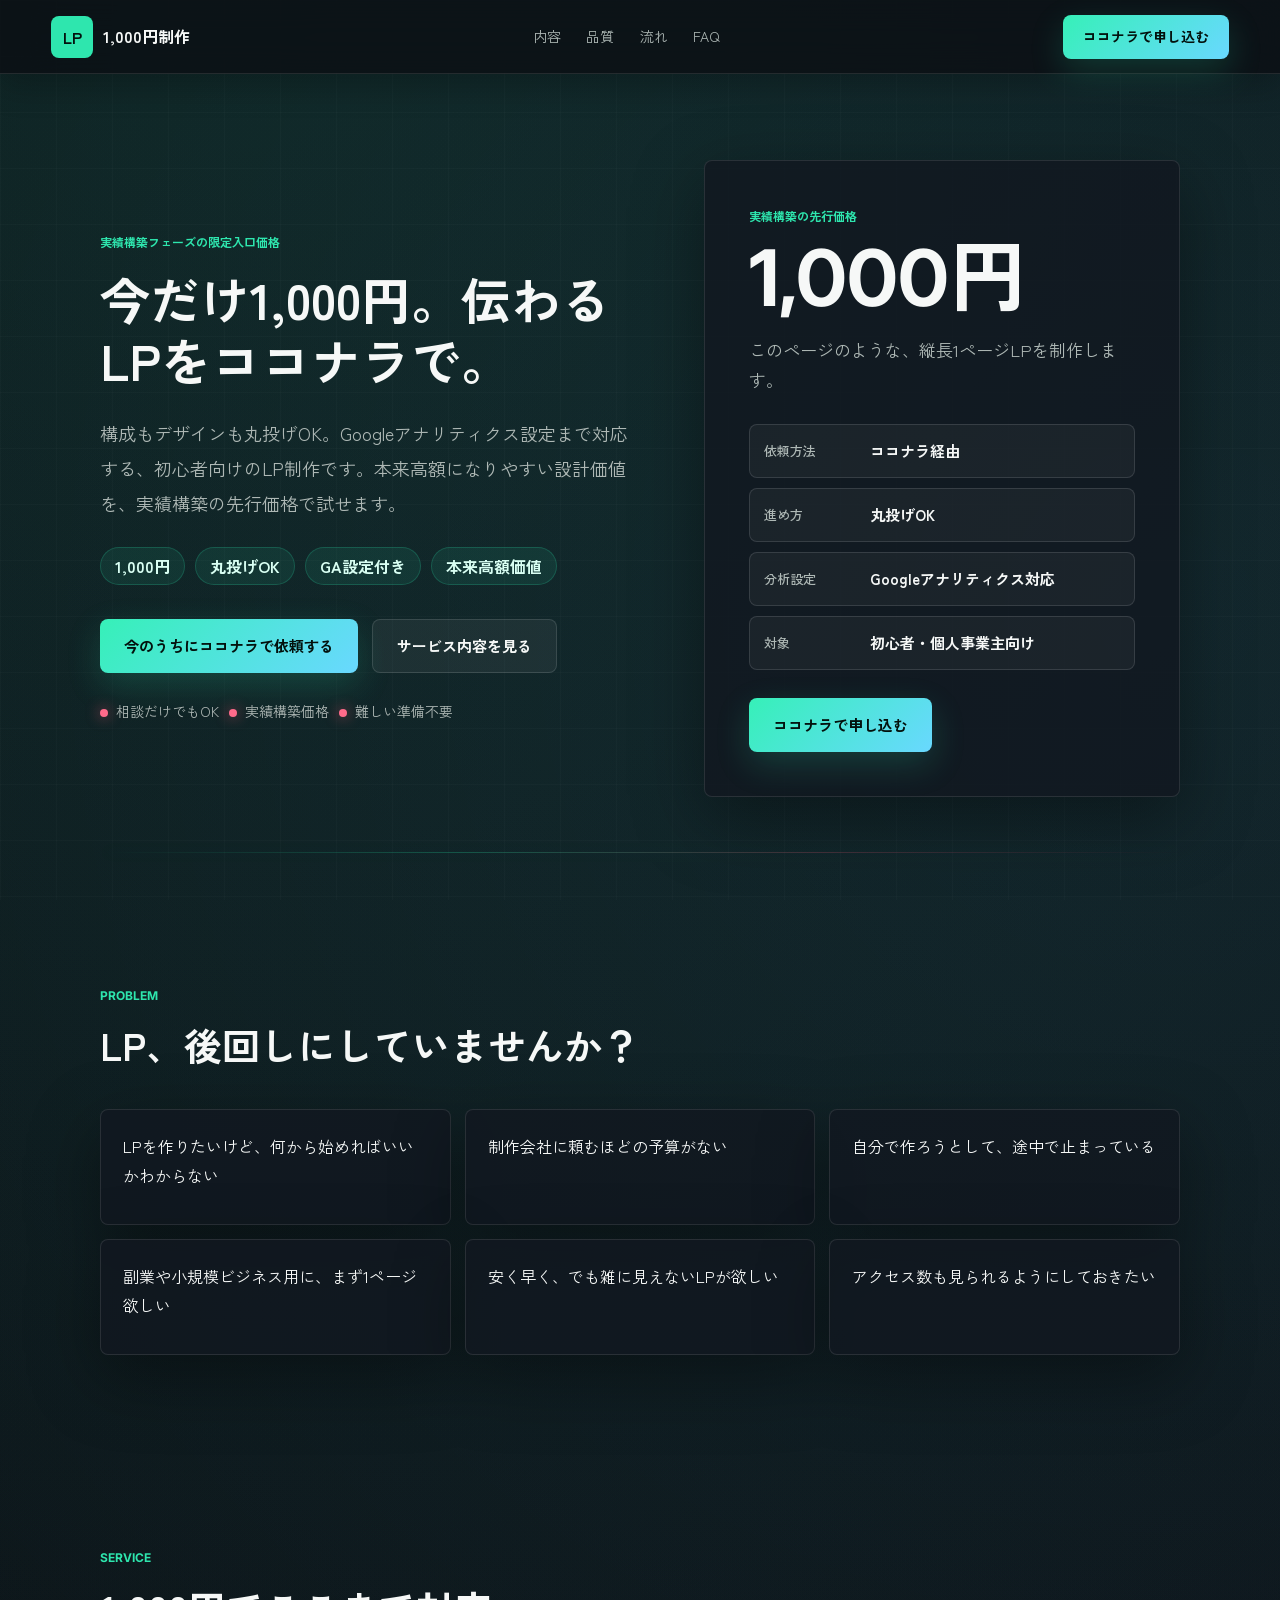
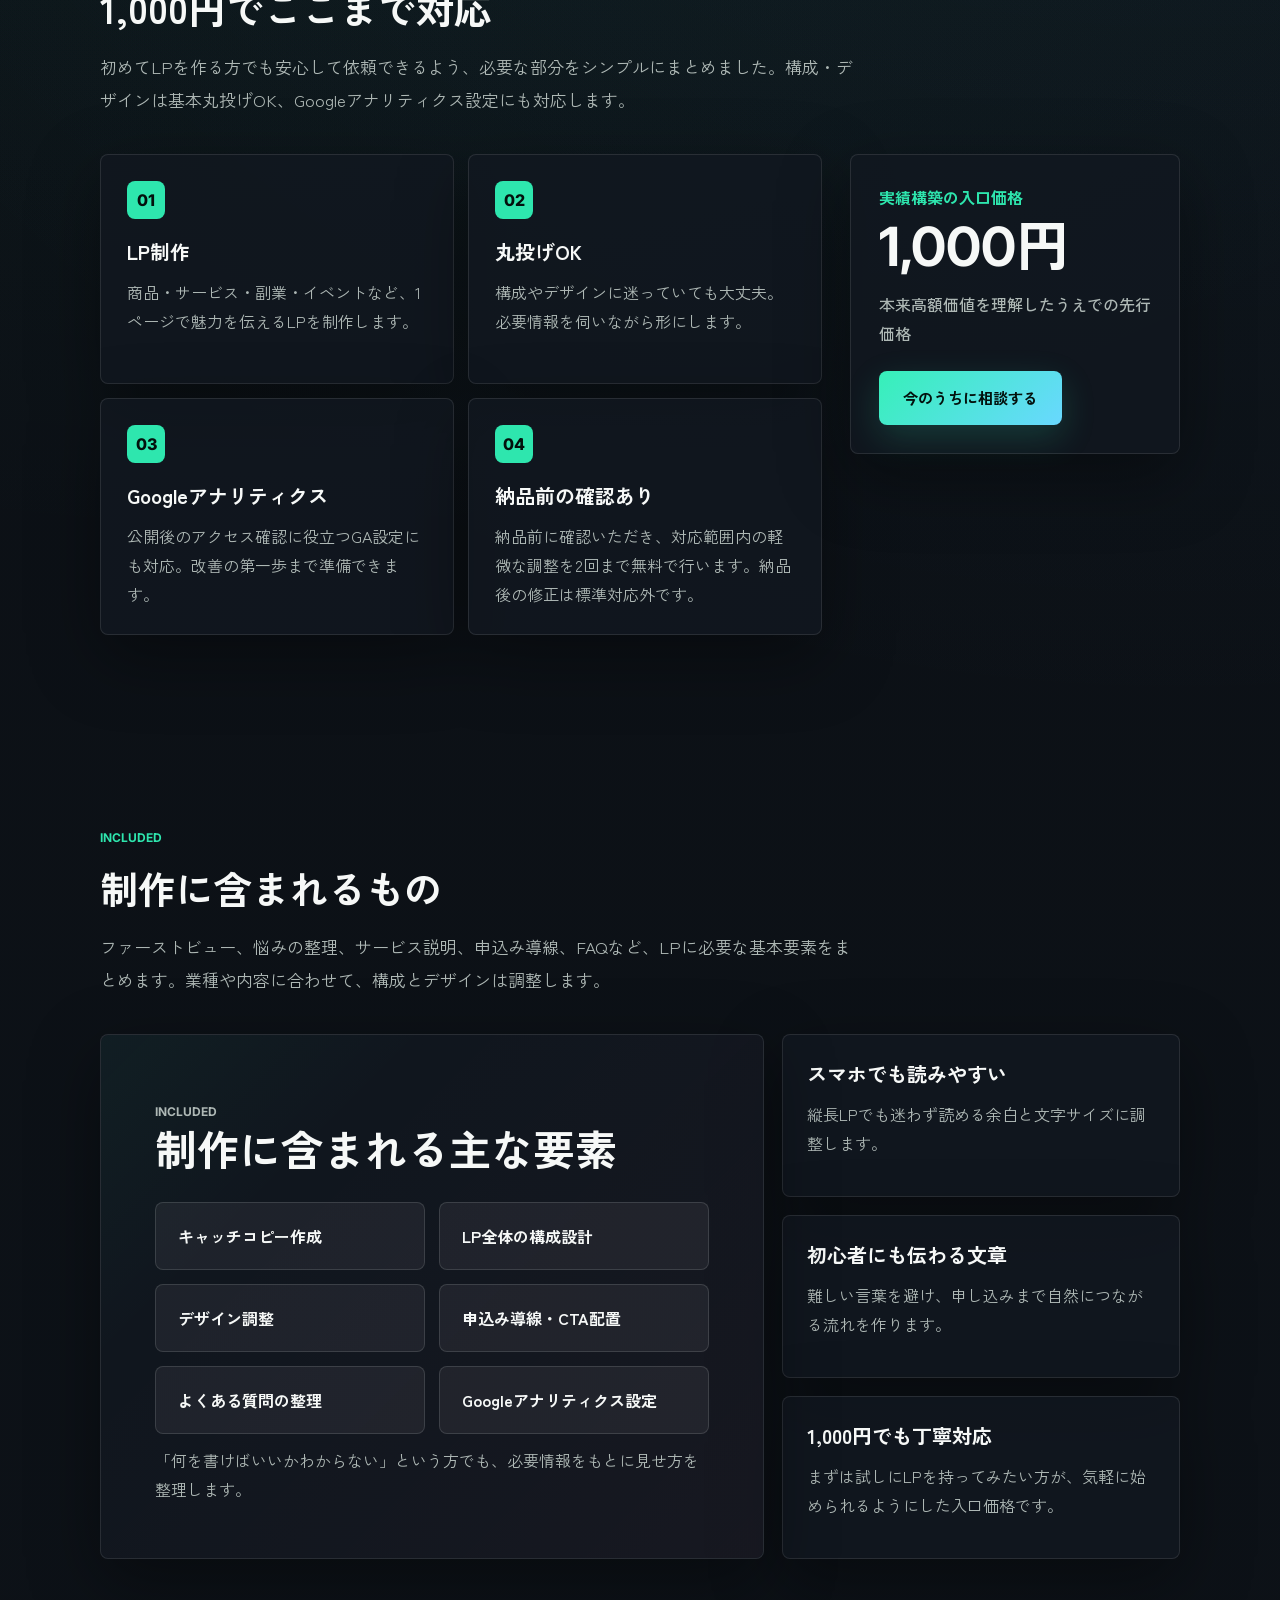
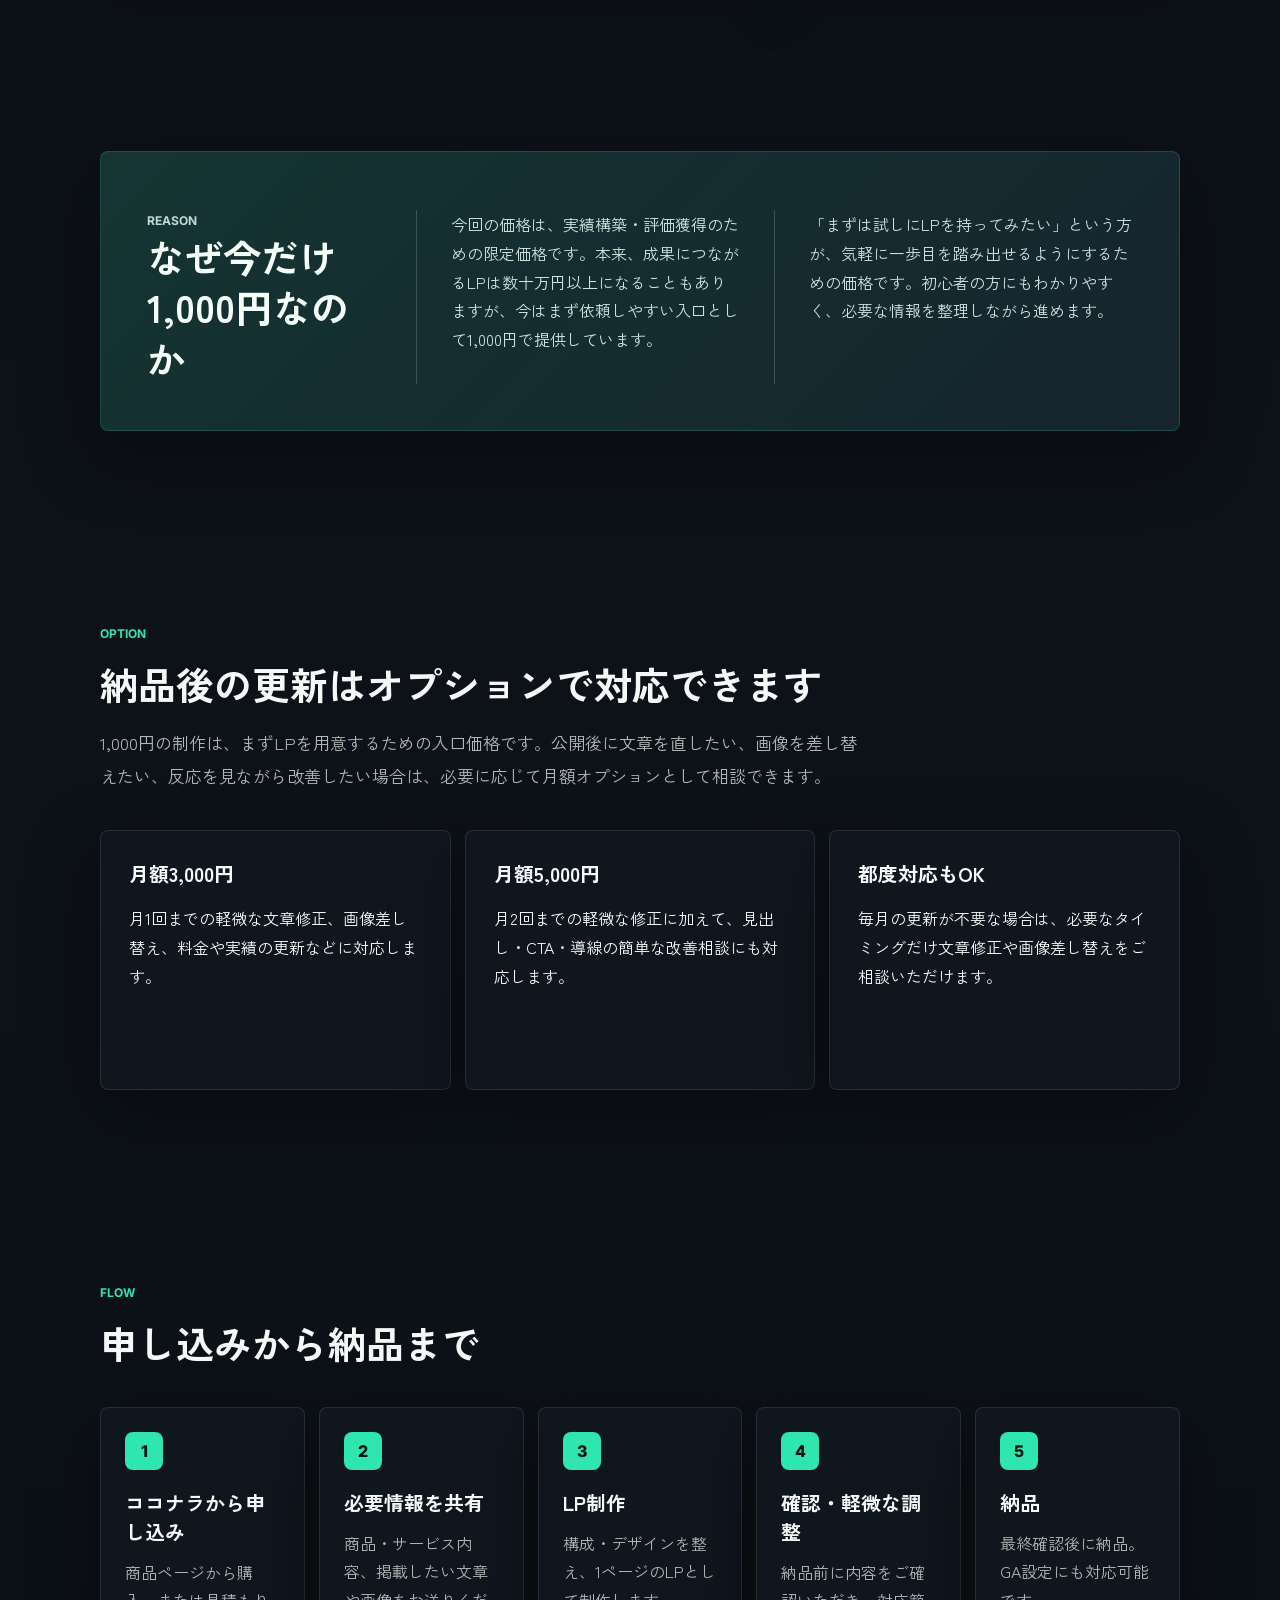
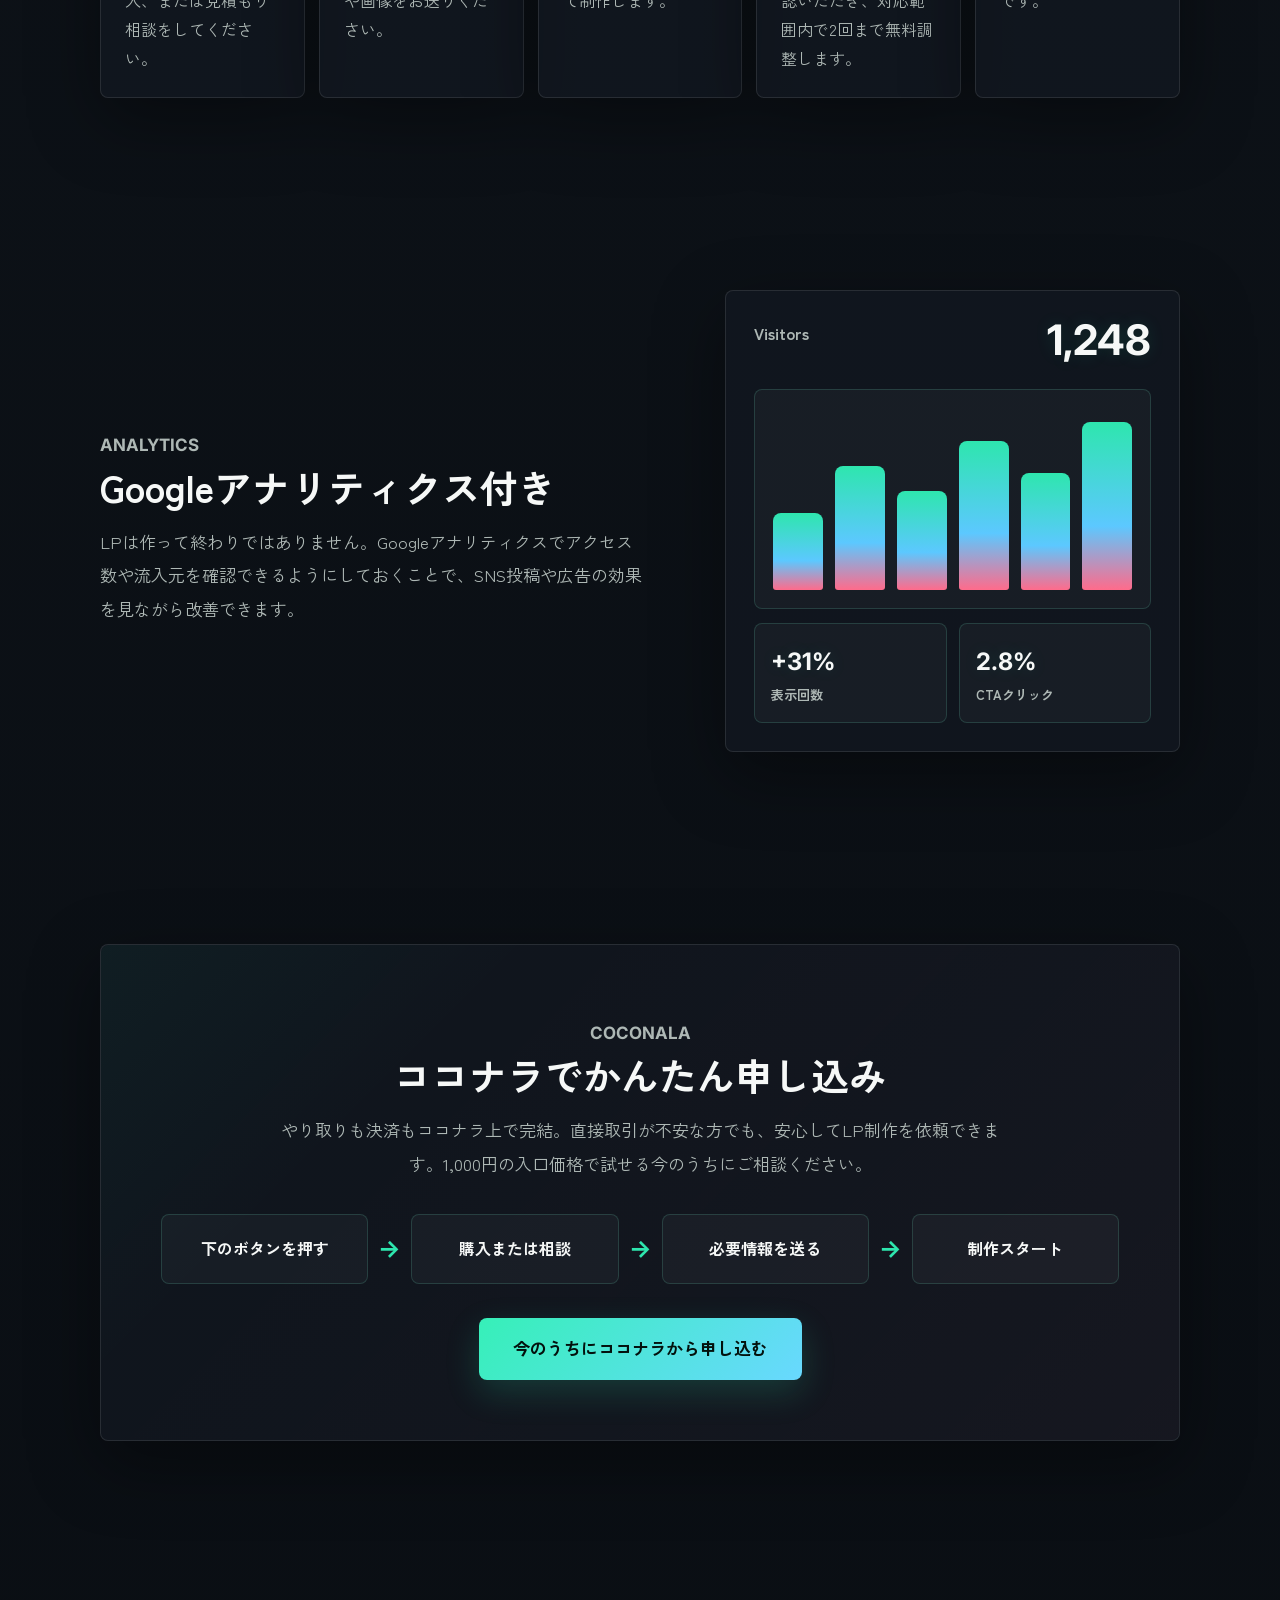
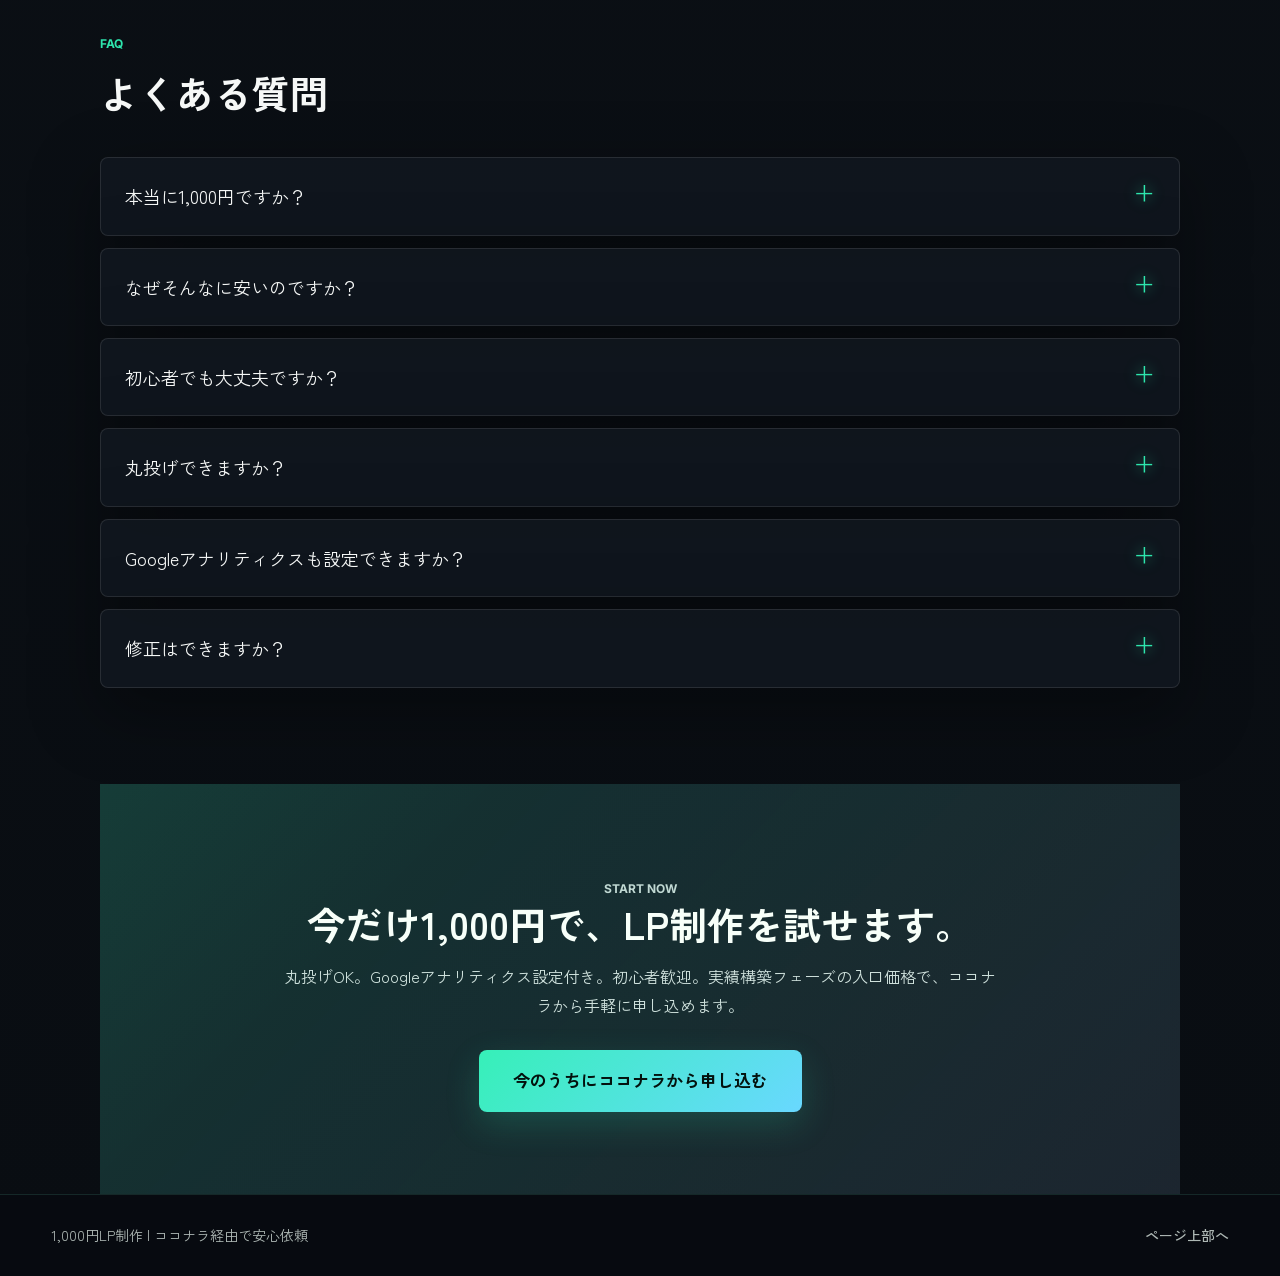
==== index.html @ 35b099af "Add files via upload" ====
<!doctype html>
<html lang="ja">
  <head>
    <meta charset="UTF-8" />
    <meta name="viewport" content="width=device-width, initial-scale=1.0" />
    <title>実績構築価格の1,000円LP制作 | 丸投げOK・Googleアナリティクス付き</title>
    <meta
      name="description"
      content="本来は高額な価値を持つLP制作を、実績構築フェーズの入口価格として1,000円で提供。丸投げOK、Googleアナリティクス設定対応、ココナラ経由で安心依頼。"
    />
    <link rel="preconnect" href="https://fonts.googleapis.com" />
    <link rel="preconnect" href="https://fonts.gstatic.com" crossorigin />
    <link
      href="https://fonts.googleapis.com/css2?family=Inter:wght@500;600;700;800&family=Zen+Kaku+Gothic+New:wght@400;500;700;900&display=swap"
      rel="stylesheet"
    />
    <link rel="stylesheet" href="./styles.css" />
  </head>
  <body>
    <header class="site-header" aria-label="サイトヘッダー">
      <a class="logo" href="#top" aria-label="ページ上部へ">
        <span class="logo-mark">LP</span>
        <span>1,000円制作</span>
      </a>
      <nav class="header-nav" aria-label="主要ナビゲーション">
        <a href="#service">内容</a>
        <a href="#quality">品質</a>
        <a href="#flow">流れ</a>
        <a href="#faq">FAQ</a>
      </nav>
      <a class="header-cta" href="#apply">ココナラで申し込む</a>
    </header>

    <main id="top">
      <section class="hero section">
        <div class="hero-copy">
          <p class="eyebrow">実績構築フェーズの限定入口価格</p>
          <h1>今だけ1,000円。伝わるLPをココナラで。</h1>
          <p class="lead">
            構成もデザインも丸投げOK。Googleアナリティクス設定まで対応する、初心者向けのLP制作です。本来高額になりやすい設計価値を、実績構築の先行価格で試せます。
          </p>

          <div class="hero-badges" aria-label="サービス特徴">
            <span>1,000円</span>
            <span>丸投げOK</span>
            <span>GA設定付き</span>
            <span>本来高額価値</span>
          </div>

          <div class="hero-actions">
            <a class="button primary" href="#apply">今のうちにココナラで依頼する</a>
            <a class="button secondary" href="#service">サービス内容を見る</a>
          </div>

          <div class="trust-row" aria-label="安心材料">
            <span>相談だけでもOK</span>
            <span>実績構築価格</span>
            <span>難しい準備不要</span>
          </div>
        </div>

        <div class="hero-visual" aria-label="オファー概要">
          <aside class="offer-card">
            <p class="panel-label">実績構築の先行価格</p>
            <strong class="offer-price">1,000円</strong>
            <p class="offer-lead">
              このページのような、縦長1ページLPを制作します。
            </p>
            <dl class="offer-list">
              <div>
                <dt>依頼方法</dt>
                <dd>ココナラ経由</dd>
              </div>
              <div>
                <dt>進め方</dt>
                <dd>丸投げOK</dd>
              </div>
              <div>
                <dt>分析設定</dt>
                <dd>Googleアナリティクス対応</dd>
              </div>
              <div>
                <dt>対象</dt>
                <dd>初心者・個人事業主向け</dd>
              </div>
            </dl>
            <a class="button primary" href="#apply">ココナラで申し込む</a>
          </aside>
        </div>
      </section>

      <section class="problem section">
        <div class="section-heading">
          <p class="eyebrow">Problem</p>
          <h2>LP、後回しにしていませんか？</h2>
        </div>
        <div class="problem-list">
          <p>LPを作りたいけど、何から始めればいいかわからない</p>
          <p>制作会社に頼むほどの予算がない</p>
          <p>自分で作ろうとして、途中で止まっている</p>
          <p>副業や小規模ビジネス用に、まず1ページ欲しい</p>
          <p>安く早く、でも雑に見えないLPが欲しい</p>
          <p>アクセス数も見られるようにしておきたい</p>
        </div>
      </section>

      <section id="service" class="service section">
        <div class="section-heading">
          <p class="eyebrow">Service</p>
          <h2>1,000円でここまで対応</h2>
          <p>
            初めてLPを作る方でも安心して依頼できるよう、必要な部分をシンプルにまとめました。構成・デザインは基本丸投げOK、Googleアナリティクス設定にも対応します。
          </p>
        </div>

        <div class="service-layout">
          <div class="feature-list">
            <article>
              <span>01</span>
              <h3>LP制作</h3>
              <p>商品・サービス・副業・イベントなど、1ページで魅力を伝えるLPを制作します。</p>
            </article>
            <article>
              <span>02</span>
              <h3>丸投げOK</h3>
              <p>構成やデザインに迷っていても大丈夫。必要情報を伺いながら形にします。</p>
            </article>
            <article>
              <span>03</span>
              <h3>Googleアナリティクス</h3>
              <p>公開後のアクセス確認に役立つGA設定にも対応。改善の第一歩まで準備できます。</p>
            </article>
            <article>
              <span>04</span>
              <h3>納品前の確認あり</h3>
              <p>納品前に確認いただき、対応範囲内の軽微な調整を2回まで無料で行います。納品後の修正は標準対応外です。</p>
            </article>
          </div>

          <aside class="price-panel" aria-label="価格と申込み">
            <p>実績構築の入口価格</p>
            <strong>1,000円</strong>
            <span>本来高額価値を理解したうえでの先行価格</span>
            <a class="button primary" href="#apply">今のうちに相談する</a>
          </aside>
        </div>
      </section>

      <section id="quality" class="quality section">
        <div class="section-heading">
          <p class="eyebrow">Included</p>
          <h2>制作に含まれるもの</h2>
          <p>
            ファーストビュー、悩みの整理、サービス説明、申込み導線、FAQなど、LPに必要な基本要素をまとめます。業種や内容に合わせて、構成とデザインは調整します。
          </p>
        </div>

        <div class="quality-showcase">
          <div class="showcase-card large included-card">
            <p class="eyebrow">Included</p>
            <h3>制作に含まれる主な要素</h3>
            <div class="included-grid">
              <span>キャッチコピー作成</span>
              <span>LP全体の構成設計</span>
              <span>デザイン調整</span>
              <span>申込み導線・CTA配置</span>
              <span>よくある質問の整理</span>
              <span>Googleアナリティクス設定</span>
            </div>
            <p>
              「何を書けばいいかわからない」という方でも、必要情報をもとに見せ方を整理します。
            </p>
          </div>
          <div class="showcase-stack">
            <div class="showcase-card">
              <b>スマホでも読みやすい</b>
              <p>縦長LPでも迷わず読める余白と文字サイズに調整します。</p>
            </div>
            <div class="showcase-card">
              <b>初心者にも伝わる文章</b>
              <p>難しい言葉を避け、申し込みまで自然につながる流れを作ります。</p>
            </div>
            <div class="showcase-card">
              <b>1,000円でも丁寧対応</b>
              <p>まずは試しにLPを持ってみたい方が、気軽に始められるようにした入口価格です。</p>
            </div>
          </div>
        </div>
      </section>

      <section class="reason section">
        <div class="reason-box">
          <div>
            <p class="eyebrow">Reason</p>
            <h2>なぜ今だけ1,000円なのか</h2>
          </div>
          <p>
            今回の価格は、実績構築・評価獲得のための限定価格です。本来、成果につながるLPは数十万円以上になることもありますが、今はまず依頼しやすい入口として1,000円で提供しています。
          </p>
          <p>
            「まずは試しにLPを持ってみたい」という方が、気軽に一歩目を踏み出せるようにするための価格です。初心者の方にもわかりやすく、必要な情報を整理しながら進めます。
          </p>
        </div>
      </section>

      <section class="philosophy section">
        <div class="section-heading">
          <p class="eyebrow">Option</p>
          <h2>納品後の更新はオプションで対応できます</h2>
          <p>
            1,000円の制作は、まずLPを用意するための入口価格です。公開後に文章を直したい、画像を差し替えたい、反応を見ながら改善したい場合は、必要に応じて月額オプションとして相談できます。
          </p>
        </div>

        <div class="policy-list">
          <article>
            <h3>月額3,000円</h3>
            <p>月1回までの軽微な文章修正、画像差し替え、料金や実績の更新などに対応します。</p>
          </article>
          <article>
            <h3>月額5,000円</h3>
            <p>月2回までの軽微な修正に加えて、見出し・CTA・導線の簡単な改善相談にも対応します。</p>
          </article>
          <article>
            <h3>都度対応もOK</h3>
            <p>毎月の更新が不要な場合は、必要なタイミングだけ文章修正や画像差し替えをご相談いただけます。</p>
          </article>
        </div>
      </section>

      <section id="flow" class="flow section">
        <div class="section-heading">
          <p class="eyebrow">Flow</p>
          <h2>申し込みから納品まで</h2>
        </div>
        <div class="flow-steps">
          <article>
            <span>1</span>
            <h3>ココナラから申し込み</h3>
            <p>商品ページから購入、または見積もり相談をしてください。</p>
          </article>
          <article>
            <span>2</span>
            <h3>必要情報を共有</h3>
            <p>商品・サービス内容、掲載したい文章や画像をお送りください。</p>
          </article>
          <article>
            <span>3</span>
            <h3>LP制作</h3>
            <p>構成・デザインを整え、1ページのLPとして制作します。</p>
          </article>
          <article>
            <span>4</span>
            <h3>確認・軽微な調整</h3>
            <p>納品前に内容をご確認いただき、対応範囲内で2回まで無料調整します。</p>
          </article>
          <article>
            <span>5</span>
            <h3>納品</h3>
            <p>最終確認後に納品。GA設定にも対応可能です。</p>
          </article>
        </div>
      </section>

      <section class="analytics section">
        <div class="analytics-copy">
          <p class="eyebrow">Analytics</p>
          <h2>Googleアナリティクス付き</h2>
          <p>
            LPは作って終わりではありません。Googleアナリティクスでアクセス数や流入元を確認できるようにしておくことで、SNS投稿や広告の効果を見ながら改善できます。
          </p>
        </div>
        <div class="analytics-panel" aria-label="アクセス解析イメージ">
          <div class="metric-row">
            <span>Visitors</span>
            <strong>1,248</strong>
          </div>
          <div class="bar-chart">
            <span style="height: 42%"></span>
            <span style="height: 68%"></span>
            <span style="height: 54%"></span>
            <span style="height: 82%"></span>
            <span style="height: 64%"></span>
            <span style="height: 92%"></span>
          </div>
          <div class="metric-grid">
            <p><b>+31%</b><span>表示回数</span></p>
            <p><b>2.8%</b><span>CTAクリック</span></p>
          </div>
        </div>
      </section>

      <section id="apply" class="apply section">
        <div class="apply-card">
          <p class="eyebrow">Coconala</p>
          <h2>ココナラでかんたん申し込み</h2>
          <p>
            やり取りも決済もココナラ上で完結。直接取引が不安な方でも、安心してLP制作を依頼できます。1,000円の入口価格で試せる今のうちにご相談ください。
          </p>
          <div class="apply-steps">
            <span>下のボタンを押す</span>
            <span aria-hidden="true" class="step-arrow">→</span>
            <span>購入または相談</span>
            <span aria-hidden="true" class="step-arrow">→</span>
            <span>必要情報を送る</span>
            <span aria-hidden="true" class="step-arrow">→</span>
            <span>制作スタート</span>
          </div>
          <a class="button primary large-button" href="https://coconala.com/" target="_blank" rel="noreferrer">
            今のうちにココナラから申し込む
          </a>
        </div>
      </section>

      <section id="faq" class="faq section">
        <div class="section-heading">
          <p class="eyebrow">FAQ</p>
          <h2>よくある質問</h2>
        </div>
        <div class="faq-list">
          <details>
            <summary>本当に1,000円ですか？</summary>
            <p>はい。実績構築・評価獲得のための限定入口価格として1,000円で承っています。追加対応が必要な場合は事前にご相談します。</p>
          </details>
          <details>
            <summary>なぜそんなに安いのですか？</summary>
            <p>実績構築フェーズの入口価格だからです。「まずは試しにLPを持ってみたい」という方が気軽に始められるよう、依頼しやすい価格にしています。</p>
          </details>
          <details>
            <summary>初心者でも大丈夫ですか？</summary>
            <p>大丈夫です。LP制作が初めての方にもわかりやすく進めます。難しい専門知識は不要です。</p>
          </details>
          <details>
            <summary>丸投げできますか？</summary>
            <p>はい。基本的な構成・デザインはお任せいただけます。最低限、掲載したい商品・サービス内容だけお知らせください。</p>
          </details>
          <details>
            <summary>Googleアナリティクスも設定できますか？</summary>
            <p>はい、対応しています。公開後のアクセス確認や改善のために、入れておきたい方へおすすめです。</p>
          </details>
          <details>
            <summary>修正はできますか？</summary>
            <p>納品前の確認時に、対応範囲内の軽微な調整を2回まで無料で行います。納品後の修正は標準対応に含まれません。必要な場合は都度対応または月額オプションでご相談ください。</p>
          </details>
        </div>
      </section>

      <section class="final-cta section">
        <p class="eyebrow">Start Now</p>
        <h2>今だけ1,000円で、LP制作を試せます。</h2>
        <p>
          丸投げOK。Googleアナリティクス設定付き。初心者歓迎。実績構築フェーズの入口価格で、ココナラから手軽に申し込めます。
        </p>
        <a class="button primary large-button" href="#apply">今のうちにココナラから申し込む</a>
      </section>
    </main>

    <footer class="site-footer">
      <p>1,000円LP制作 | ココナラ経由で安心依頼</p>
      <a href="#top">ページ上部へ</a>
    </footer>

    <div class="mobile-fixed-line">
      <span>LP制作 1,000円</span>
      <a href="#apply">申し込む</a>
    </div>

    <script src="./script.js"></script>
  </body>
</html>
---- styles.css ----
:root {
  --ink: #17211d;
  --muted: #62706b;
  --line: #dfe7e2;
  --paper: #fbfcf8;
  --white: #ffffff;
  --mint: #dff7e9;
  --green: #0f7c58;
  --green-dark: #07533c;
  --coral: #f26f5e;
  --amber: #f8c85c;
  --blue: #4b7bec;
  --shadow: 0 24px 70px rgba(24, 44, 36, 0.14);
}

* {
  box-sizing: border-box;
}

html {
  scroll-behavior: smooth;
}

body {
  margin: 0;
  background: var(--paper);
  color: var(--ink);
  font-family: "Zen Kaku Gothic New", system-ui, sans-serif;
  line-height: 1.8;
  font-feature-settings: "palt";
}

a {
  color: inherit;
  text-decoration: none;
}

.site-header {
  position: sticky;
  top: 0;
  z-index: 20;
  display: flex;
  align-items: center;
  justify-content: space-between;
  gap: 24px;
  min-height: 74px;
  padding: 14px clamp(18px, 4vw, 56px);
  background: rgba(251, 252, 248, 0.92);
  border-bottom: 1px solid rgba(223, 231, 226, 0.9);
  backdrop-filter: blur(18px);
}

.logo {
  display: inline-flex;
  align-items: center;
  gap: 10px;
  font-weight: 700;
  white-space: nowrap;
}

.logo-mark {
  display: grid;
  width: 42px;
  height: 42px;
  place-items: center;
  color: var(--white);
  background: var(--green);
  border-radius: 8px;
  line-height: 1;
}

.header-nav {
  display: flex;
  align-items: center;
  gap: clamp(16px, 2vw, 28px);
  color: var(--muted);
  font-size: 14px;
  font-weight: 500;
}

.header-nav a:hover {
  color: var(--green);
}

.header-cta {
  display: inline-flex;
  align-items: center;
  justify-content: center;
  min-height: 44px;
  padding: 0 20px;
  color: var(--white);
  background: var(--green-dark);
  border-radius: 8px;
  font-size: 14px;
  font-weight: 700;
  white-space: nowrap;
}

.section {
  width: min(1120px, calc(100% - 36px));
  margin: 0 auto;
  padding: 96px 0;
}

.hero {
  display: grid;
  grid-template-columns: minmax(0, 1fr) minmax(420px, 0.9fr);
  align-items: center;
  gap: clamp(42px, 7vw, 88px);
  min-height: calc(100svh - 74px);
  padding-top: 60px;
  padding-bottom: 72px;
}

.eyebrow {
  margin: 0 0 14px;
  color: var(--green);
  font-size: 13px;
  font-family: "Inter", "Zen Kaku Gothic New", system-ui, sans-serif;
  font-weight: 800;
  letter-spacing: 0;
  text-transform: uppercase;
}

h1,
h2,
h3,
p {
  overflow-wrap: anywhere;
}

h1 {
  max-width: 720px;
  margin: 0;
  font-size: clamp(42px, 6vw, 76px);
  font-weight: 900;
  line-height: 1.12;
  letter-spacing: 0;
}

h2 {
  margin: 0;
  font-size: clamp(30px, 4vw, 48px);
  font-weight: 900;
  line-height: 1.28;
  letter-spacing: 0;
}

h3 {
  margin: 0;
  font-size: 20px;
  font-weight: 700;
  line-height: 1.45;
}

.lead {
  max-width: 620px;
  margin: 26px 0 0;
  color: var(--muted);
  font-size: clamp(17px, 2vw, 20px);
  font-weight: 400;
}

.hero-badges,
.trust-row {
  display: flex;
  flex-wrap: wrap;
  gap: 10px;
  margin-top: 26px;
}

.hero-badges span {
  display: inline-flex;
  align-items: center;
  min-height: 38px;
  padding: 0 14px;
  background: var(--mint);
  border: 1px solid #bfe8d0;
  border-radius: 999px;
  color: var(--green-dark);
  font-weight: 700;
}

.hero-actions {
  display: flex;
  flex-wrap: wrap;
  gap: 14px;
  margin-top: 34px;
}

.button {
  display: inline-flex;
  align-items: center;
  justify-content: center;
  min-height: 54px;
  padding: 0 24px;
  border-radius: 8px;
  font-size: 15px;
  font-weight: 700;
  line-height: 1.35;
  transition: transform 180ms ease, box-shadow 180ms ease, background 180ms ease;
}

.button:hover {
  transform: translateY(-2px);
}

.button.primary {
  color: var(--white);
  background: var(--green-dark);
  box-shadow: 0 16px 38px rgba(7, 83, 60, 0.22);
}

.button.primary:hover {
  background: var(--green);
}

.button.secondary {
  color: var(--ink);
  background: var(--white);
  border: 1px solid var(--line);
}

.large-button {
  min-height: 62px;
  padding-inline: 34px;
  font-size: 17px;
}

.trust-row {
  color: var(--muted);
  font-size: 14px;
  font-weight: 500;
}

.trust-row span::before {
  content: "";
  display: inline-block;
  width: 8px;
  height: 8px;
  margin-right: 8px;
  background: var(--coral);
  border-radius: 999px;
}

.hero-visual {
  position: relative;
}

.deliverable-panel,
.offer-card,
.showcase-card,
.price-panel,
.analytics-panel,
.apply-card,
.reason-box,
.value-grid article,
.policy-list article {
  background: var(--white);
  border: 1px solid var(--line);
  border-radius: 8px;
  box-shadow: var(--shadow);
}

.deliverable-panel {
  position: relative;
  overflow: hidden;
  padding: clamp(26px, 4vw, 42px);
}

.offer-card {
  padding: clamp(28px, 5vw, 44px);
}

.offer-price {
  display: block;
  margin-top: 6px;
  font-size: clamp(58px, 8vw, 92px);
  font-weight: 900;
  line-height: 0.95;
}

.offer-lead {
  margin: 18px 0 0;
  color: var(--muted);
  font-size: 17px;
  font-weight: 700;
}

.offer-list {
  display: grid;
  gap: 10px;
  margin: 28px 0;
}

.offer-list div {
  display: grid;
  grid-template-columns: 92px 1fr;
  gap: 14px;
  align-items: center;
  min-height: 54px;
  padding: 12px 14px;
  background: rgba(255, 255, 255, 0.045);
  border: 1px solid var(--line);
  border-radius: 8px;
}

.offer-list dt,
.offer-list dd {
  margin: 0;
}

.offer-list dt {
  color: var(--muted);
  font-size: 13px;
  font-weight: 800;
}

.offer-list dd {
  font-weight: 900;
}

.deliverable-panel::before {
  content: "";
  position: absolute;
  inset: 0;
  background: linear-gradient(135deg, rgba(46, 230, 174, 0.13), transparent 36%, rgba(92, 200, 255, 0.08));
  pointer-events: none;
}

.deliverable-panel > * {
  position: relative;
}

.panel-label {
  margin: 0 0 12px;
  color: var(--green);
  font-size: 13px;
  font-weight: 900;
}

.deliverable-panel h2 {
  font-size: clamp(28px, 4vw, 42px);
}

.deliverable-list,
.included-grid {
  display: grid;
  grid-template-columns: repeat(2, 1fr);
  gap: 10px;
  margin-top: 26px;
}

.deliverable-list span,
.included-grid span {
  display: grid;
  min-height: 50px;
  align-items: center;
  padding: 12px 14px;
  background: rgba(255, 255, 255, 0.045);
  border: 1px solid var(--line);
  border-radius: 8px;
  font-weight: 700;
}

.analytics-mini {
  display: flex;
  align-items: center;
  justify-content: space-between;
  gap: 18px;
  margin-top: 22px;
  padding: 18px;
  background: rgba(46, 230, 174, 0.09);
  border: 1px solid rgba(46, 230, 174, 0.18);
  border-radius: 8px;
}

.analytics-mini div {
  display: grid;
  gap: 2px;
}

.analytics-mini b {
  color: var(--green);
  line-height: 1;
  font-family: "Inter", "Zen Kaku Gothic New", system-ui, sans-serif;
}

.analytics-mini span {
  color: var(--muted);
  font-size: 13px;
  font-weight: 500;
  line-height: 1.5;
}

.analytics-mini strong {
  color: var(--ink);
  font-size: 30px;
  font-family: "Inter", "Zen Kaku Gothic New", system-ui, sans-serif;
  font-weight: 800;
  line-height: 1;
  white-space: nowrap;
}

.floating-price {
  position: absolute;
  right: -20px;
  bottom: -24px;
  display: grid;
  gap: 2px;
  min-width: 164px;
  padding: 18px 20px;
  color: var(--white);
  background: var(--coral);
  border-radius: 8px;
  box-shadow: 0 18px 42px rgba(242, 111, 94, 0.28);
}

.floating-price span {
  font-size: 13px;
  font-weight: 800;
}

.floating-price strong {
  font-family: "Inter", "Zen Kaku Gothic New", system-ui, sans-serif;
  font-size: 32px;
  line-height: 1;
}

.section-heading {
  max-width: 760px;
  margin-bottom: 38px;
}

.section-heading p:not(.eyebrow) {
  margin: 16px 0 0;
  color: var(--muted);
  font-size: 17px;
}

.value-grid {
  display: grid;
  grid-template-columns: repeat(3, 1fr);
  gap: 14px;
}

.value-grid article {
  min-height: 210px;
  padding: 26px;
}

.value-grid strong {
  display: block;
  font-size: 20px;
  font-weight: 700;
  line-height: 1.45;
}

.value-grid p {
  margin: 12px 0 0;
  color: var(--muted);
}

.value-grid .highlight-value {
  color: var(--white);
  background: var(--green-dark);
  border-color: var(--green-dark);
}

.value-grid .highlight-value p {
  color: rgba(255, 255, 255, 0.82);
}

.problem-list {
  display: grid;
  grid-template-columns: repeat(3, 1fr);
  gap: 14px;
}

.problem-list p {
  min-height: 116px;
  margin: 0;
  padding: 22px;
  background: var(--white);
  border: 1px solid var(--line);
  border-radius: 8px;
  font-weight: 500;
}

.service-layout {
  display: grid;
  grid-template-columns: minmax(0, 1fr) 330px;
  gap: 28px;
  align-items: start;
}

.feature-list {
  display: grid;
  grid-template-columns: repeat(2, 1fr);
  gap: 14px;
}

.feature-list article {
  min-height: 230px;
  padding: 26px;
  background: var(--white);
  border: 1px solid var(--line);
  border-radius: 8px;
}

.feature-list span,
.flow-steps span {
  display: inline-grid;
  width: 38px;
  height: 38px;
  place-items: center;
  margin-bottom: 18px;
  color: var(--white);
  background: var(--green);
  border-radius: 8px;
  font-family: "Inter", "Zen Kaku Gothic New", system-ui, sans-serif;
  font-weight: 800;
  line-height: 1;
}

.feature-list p,
.flow-steps p,
.showcase-card p,
.reason-box p,
.analytics-copy p,
.apply-card p,
.faq-list p,
.final-cta p {
  margin: 12px 0 0;
  color: var(--muted);
}

.price-panel {
  position: sticky;
  top: 96px;
  padding: 28px;
}

.price-panel p {
  margin: 0;
  color: var(--green);
  font-weight: 700;
}

.price-panel strong {
  display: block;
  margin-top: 8px;
  font-size: 54px;
  font-family: "Inter", "Zen Kaku Gothic New", system-ui, sans-serif;
  font-weight: 800;
  line-height: 1;
}

.price-panel span {
  display: block;
  margin: 16px 0 24px;
  color: var(--muted);
  font-weight: 500;
}

.quality-showcase {
  display: grid;
  grid-template-columns: minmax(0, 1.25fr) minmax(280px, 0.75fr);
  gap: 18px;
}

.showcase-card {
  padding: 24px;
}

.showcase-card.large {
  padding: 0;
  overflow: hidden;
}

.mock-hero {
  min-height: 320px;
  padding: 34px;
  background:
    linear-gradient(90deg, rgba(255, 255, 255, 0.94) 0 48%, rgba(255, 255, 255, 0.18) 48%),
    radial-gradient(circle at 78% 52%, rgba(75, 123, 236, 0.75), transparent 24%),
    linear-gradient(135deg, #dff7e9, #f9e7c2);
}

.mock-hero h3 {
  max-width: 430px;
  font-size: clamp(30px, 4vw, 48px);
  line-height: 1.18;
}

.mock-hero span {
  display: block;
  width: min(230px, 80%);
  height: 48px;
  margin-top: 26px;
  background: var(--green-dark);
  border-radius: 8px;
}

.mock-content {
  display: grid;
  gap: 14px;
  padding: 28px 34px 34px;
}

.mock-content span:nth-child(1) {
  width: 92%;
}

.mock-content span:nth-child(2) {
  width: 76%;
}

.mock-content span:nth-child(3) {
  width: 56%;
}

.showcase-stack {
  display: grid;
  gap: 18px;
}

.showcase-card b {
  display: block;
  font-size: 20px;
  font-weight: 700;
  line-height: 1.45;
}

.reason-box {
  display: grid;
  grid-template-columns: 0.75fr 1fr 1fr;
  gap: 28px;
  padding: clamp(28px, 5vw, 46px);
  background: var(--green-dark);
  color: var(--white);
}

.reason-box .eyebrow,
.reason-box p {
  color: rgba(255, 255, 255, 0.82);
}

.policy-list {
  display: grid;
  grid-template-columns: repeat(3, 1fr);
  gap: 14px;
}

.policy-list article {
  min-height: 260px;
  padding: 28px;
}

.flow-steps {
  display: grid;
  grid-template-columns: repeat(5, 1fr);
  gap: 14px;
}

.flow-steps article {
  min-height: 250px;
  padding: 24px;
  background: var(--white);
  border: 1px solid var(--line);
  border-radius: 8px;
}

.analytics {
  display: grid;
  grid-template-columns: minmax(0, 0.9fr) minmax(340px, 0.75fr);
  align-items: center;
  gap: clamp(28px, 7vw, 80px);
}

.analytics-copy p {
  font-size: 17px;
}

.analytics-panel {
  padding: 28px;
}

.metric-row {
  display: flex;
  align-items: flex-start;
  justify-content: space-between;
  gap: 20px;
}

.metric-row span {
  color: var(--muted);
  font-weight: 600;
}

.metric-row strong {
  font-family: "Inter", "Zen Kaku Gothic New", system-ui, sans-serif;
  font-size: 42px;
  line-height: 1;
}

.bar-chart {
  display: flex;
  align-items: end;
  gap: 12px;
  height: 220px;
  margin-top: 28px;
  padding: 18px;
  background: #f6f8f4;
  border: 1px solid var(--line);
  border-radius: 8px;
}

.bar-chart span {
  flex: 1;
  min-width: 22px;
  background: linear-gradient(180deg, var(--green), var(--blue));
  border-radius: 8px 8px 3px 3px;
}

.metric-grid {
  display: grid;
  grid-template-columns: repeat(2, 1fr);
  gap: 12px;
  margin-top: 14px;
}

.metric-grid p {
  margin: 0;
  padding: 16px;
  background: #f6f8f4;
  border: 1px solid var(--line);
  border-radius: 8px;
}

.metric-grid b,
.metric-grid span {
  display: block;
}

.metric-grid b {
  font-family: "Inter", "Zen Kaku Gothic New", system-ui, sans-serif;
  font-size: 24px;
}

.metric-grid span {
  color: var(--muted);
  font-size: 13px;
  font-weight: 600;
}

.apply-card {
  padding: clamp(30px, 6vw, 60px);
  text-align: center;
}

.apply-card p {
  max-width: 720px;
  margin-inline: auto;
  font-size: 17px;
}

.apply-steps {
  display: grid;
  grid-template-columns: 1fr auto 1fr auto 1fr auto 1fr;
  gap: 10px;
  align-items: center;
  margin: 34px 0;
}

.apply-steps span {
  display: grid;
  min-height: 70px;
  place-items: center;
  padding: 12px;
  background: #f6f8f4;
  border: 1px solid var(--line);
  border-radius: 8px;
  font-weight: 700;
}

.apply-steps .step-arrow {
  min-height: auto;
  padding: 0;
  color: var(--green);
  background: transparent;
  border: 0;
  font-size: 24px;
  font-family: "Inter", "Zen Kaku Gothic New", system-ui, sans-serif;
}

.faq-list {
  display: grid;
  gap: 12px;
}

details {
  background: var(--white);
  border: 1px solid var(--line);
  border-radius: 8px;
}

summary {
  cursor: pointer;
  padding: 22px 24px;
  font-size: 18px;
  font-weight: 700;
  list-style: none;
}

summary::-webkit-details-marker {
  display: none;
}

summary::after {
  content: "+";
  float: right;
  color: var(--green);
  font-size: 24px;
  line-height: 1;
}

details[open] summary::after {
  content: "-";
}

details p {
  padding: 0 24px 24px;
}

.final-cta {
  width: 100%;
  max-width: none;
  padding: 96px max(18px, calc((100% - 1120px) / 2));
  color: var(--white);
  background: var(--green-dark);
  text-align: center;
}

.final-cta .eyebrow,
.final-cta p {
  color: rgba(255, 255, 255, 0.82);
}

.final-cta p {
  max-width: 720px;
  margin-inline: auto;
}

.final-cta .button.primary {
  margin-top: 30px;
  color: var(--green-dark);
  background: var(--white);
  box-shadow: none;
}

.site-footer {
  display: flex;
  justify-content: space-between;
  gap: 18px;
  padding: 28px clamp(18px, 4vw, 56px);
  color: var(--muted);
  font-size: 14px;
  font-weight: 500;
}

.site-footer p {
  margin: 0;
}

.mobile-fixed-line {
  display: none;
}

@media (max-width: 980px) {
  .header-nav {
    display: none;
  }

  .hero,
  .service-layout,
  .quality-showcase,
  .analytics,
  .reason-box {
    grid-template-columns: 1fr;
  }

  .hero {
    min-height: auto;
    padding-top: 54px;
  }

  .price-panel {
    position: static;
  }

  .problem-list,
  .flow-steps,
  .value-grid,
  .policy-list {
    grid-template-columns: repeat(2, 1fr);
  }
}

@media (max-width: 720px) {
  body {
    padding-bottom: 76px;
  }

  .site-header {
    min-height: 64px;
  }

  .header-cta {
    display: none;
  }

  .section {
    width: min(100% - 28px, 1120px);
    padding: 70px 0;
  }

  .hero {
    gap: 36px;
    padding-top: 42px;
  }

  h1 {
    font-size: clamp(38px, 12vw, 54px);
  }

  .button,
  .large-button {
    width: 100%;
  }

  .hero-actions {
    gap: 10px;
  }

  .sample-hero,
  .feature-list,
  .problem-list,
  .flow-steps,
  .value-grid,
  .policy-list,
  .apply-steps,
  .metric-grid {
    grid-template-columns: 1fr;
  }

  .sample-hero {
    min-height: auto;
    padding: 20px;
  }

  .sample-photo {
    min-height: 190px;
  }

  .sample-grid {
    grid-template-columns: 1fr;
  }

  .floating-price {
    right: 12px;
    bottom: -18px;
  }

  .feature-list article,
  .flow-steps article {
    min-height: auto;
  }

  .mock-hero {
    min-height: 260px;
  }

  .bar-chart {
    height: 180px;
  }

  .site-footer {
    flex-direction: column;
  }

  .mobile-fixed-line {
    position: fixed;
    left: 12px;
    right: 12px;
    bottom: 12px;
    z-index: 30;
    display: flex;
    align-items: center;
    justify-content: space-between;
    gap: 12px;
    min-height: 56px;
    padding: 8px 8px 8px 16px;
    color: var(--white);
    background: rgba(7, 83, 60, 0.96);
    border: 1px solid rgba(255, 255, 255, 0.18);
    border-radius: 8px;
    box-shadow: 0 18px 42px rgba(7, 83, 60, 0.28);
    backdrop-filter: blur(14px);
  }

  .mobile-fixed-line span {
    font-weight: 900;
  }

  .mobile-fixed-line a {
    display: inline-flex;
    align-items: center;
    justify-content: center;
    min-height: 42px;
    padding: 0 16px;
    color: var(--green-dark);
    background: var(--white);
    border-radius: 8px;
    font-weight: 900;
    white-space: nowrap;
  }
}

@media (max-width: 420px) {
  .logo {
    font-size: 14px;
  }

  .logo-mark {
    width: 38px;
    height: 38px;
  }

  .hero-badges span {
    min-height: 34px;
    font-size: 13px;
  }

  .floating-price {
    min-width: 144px;
  }

  .floating-price strong {
    font-size: 27px;
  }
}

/* Neon theme */
:root {
  --ink: #f4fff9;
  --muted: #a7bbb4;
  --line: rgba(122, 255, 213, 0.22);
  --paper: #070b10;
  --white: #101820;
  --mint: rgba(31, 255, 184, 0.13);
  --green: #24f7b2;
  --green-dark: #07c98b;
  --coral: #ff5e7a;
  --amber: #ffe66b;
  --blue: #47d8ff;
  --shadow: 0 26px 80px rgba(0, 0, 0, 0.48), 0 0 46px rgba(36, 247, 178, 0.08);
}

body {
  background:
    linear-gradient(rgba(71, 216, 255, 0.035) 1px, transparent 1px),
    linear-gradient(90deg, rgba(71, 216, 255, 0.035) 1px, transparent 1px),
    linear-gradient(180deg, #070b10 0%, #0b1018 44%, #080b10 100%);
  background-size: 42px 42px, 42px 42px, auto;
  color: var(--ink);
}

body::before {
  content: "";
  position: fixed;
  inset: 0;
  z-index: -1;
  pointer-events: none;
  background:
    linear-gradient(115deg, rgba(36, 247, 178, 0.16), transparent 24%),
    linear-gradient(250deg, rgba(255, 94, 122, 0.14), transparent 26%);
  opacity: 0.7;
}

.site-header {
  background: rgba(7, 11, 16, 0.84);
  border-bottom: 1px solid rgba(71, 216, 255, 0.18);
  box-shadow: 0 14px 48px rgba(0, 0, 0, 0.28);
}

.logo-mark {
  color: #03110d;
  background: var(--green);
  box-shadow: 0 0 24px rgba(36, 247, 178, 0.58);
}

.header-nav,
.lead,
.trust-row,
.section-heading p:not(.eyebrow),
.feature-list p,
.flow-steps p,
.showcase-card p,
.reason-box p,
.analytics-copy p,
.apply-card p,
.faq-list p,
.final-cta p,
.value-grid p,
.sample-grid span,
.price-panel span,
.metric-row span,
.metric-grid span,
.site-footer {
  color: var(--muted);
}

.header-nav a:hover,
.eyebrow,
.price-panel p,
.sample-hero p,
.mock-hero p {
  color: var(--green);
}

.header-cta,
.button.primary {
  color: #03110d;
  background: linear-gradient(135deg, var(--green), var(--blue));
  border: 1px solid rgba(185, 255, 235, 0.5);
  box-shadow: 0 0 26px rgba(36, 247, 178, 0.32), 0 14px 42px rgba(0, 0, 0, 0.32);
}

.header-cta:hover,
.button.primary:hover {
  background: linear-gradient(135deg, #62ffd0, #8ae8ff);
}

.button.secondary {
  color: var(--ink);
  background: rgba(255, 255, 255, 0.04);
  border: 1px solid rgba(71, 216, 255, 0.28);
  box-shadow: inset 0 0 22px rgba(71, 216, 255, 0.04);
}

.hero {
  position: relative;
}

.hero::after {
  content: "";
  position: absolute;
  left: 0;
  right: 0;
  bottom: 36px;
  height: 1px;
  background: linear-gradient(90deg, transparent, rgba(36, 247, 178, 0.65), rgba(255, 94, 122, 0.55), transparent);
  box-shadow: 0 0 18px rgba(36, 247, 178, 0.4);
}

h1 {
  text-shadow: 0 0 28px rgba(36, 247, 178, 0.12);
}

.hero-badges span {
  color: #bfffee;
  background: rgba(36, 247, 178, 0.08);
  border-color: rgba(36, 247, 178, 0.35);
  box-shadow: inset 0 0 16px rgba(36, 247, 178, 0.06);
}

.trust-row span::before {
  background: var(--coral);
  box-shadow: 0 0 14px rgba(255, 94, 122, 0.75);
}

.browser-frame,
.showcase-card,
.price-panel,
.analytics-panel,
.apply-card,
.reason-box,
.value-grid article,
.policy-list article,
.feature-list article,
.flow-steps article,
.problem-list p,
details {
  background: linear-gradient(180deg, rgba(18, 28, 36, 0.92), rgba(10, 16, 23, 0.92));
  border: 1px solid rgba(122, 255, 213, 0.18);
  box-shadow: var(--shadow);
}

.browser-frame,
.showcase-card.large,
.apply-card,
.final-cta {
  position: relative;
  overflow: hidden;
}

.browser-frame::before,
.showcase-card.large::before,
.apply-card::before,
.final-cta::before {
  content: "";
  position: absolute;
  inset: 0;
  pointer-events: none;
  border-radius: inherit;
  background: linear-gradient(135deg, rgba(36, 247, 178, 0.24), transparent 28%, rgba(255, 94, 122, 0.18));
  opacity: 0.55;
}

.browser-frame > *,
.showcase-card.large > *,
.apply-card > *,
.final-cta > * {
  position: relative;
}

.browser-top,
.mini-window {
  background: rgba(255, 255, 255, 0.045);
  border-bottom: 1px solid rgba(122, 255, 213, 0.18);
}

.sample-hero {
  background:
    linear-gradient(90deg, rgba(13, 21, 29, 0.94) 0 52%, rgba(12, 22, 29, 0.6) 52%),
    linear-gradient(135deg, rgba(36, 247, 178, 0.18), rgba(255, 94, 122, 0.14));
  border: 1px solid rgba(122, 255, 213, 0.2);
}

.sample-lines span,
.mock-content span {
  background: rgba(36, 247, 178, 0.2);
  box-shadow: 0 0 18px rgba(36, 247, 178, 0.09);
}

.sample-photo {
  background:
    linear-gradient(135deg, rgba(36, 247, 178, 0.18) 25%, transparent 25% 50%, rgba(71, 216, 255, 0.2) 50% 75%, transparent 75%),
    linear-gradient(145deg, #09131a, #15111a);
  background-size: 36px 36px, auto;
  border: 1px solid rgba(71, 216, 255, 0.28);
  box-shadow: inset 0 0 38px rgba(71, 216, 255, 0.12);
}

.sample-photo::before {
  background: var(--green);
  box-shadow: 0 0 34px rgba(36, 247, 178, 0.55);
}

.sample-photo::after {
  background: rgba(255, 94, 122, 0.16);
  border-color: rgba(255, 94, 122, 0.38);
  box-shadow: 0 0 32px rgba(255, 94, 122, 0.16);
}

.chart-card {
  color: var(--ink);
  background: rgba(8, 13, 18, 0.86);
  border: 1px solid rgba(122, 255, 213, 0.28);
  box-shadow: 0 0 24px rgba(36, 247, 178, 0.18);
}

.chart-card span,
.chart-card b {
  color: var(--green);
}

.sample-grid article,
.bar-chart,
.metric-grid p,
.apply-steps span {
  background: rgba(255, 255, 255, 0.035);
  border: 1px solid rgba(122, 255, 213, 0.15);
}

.floating-price {
  color: #fff9fb;
  background: linear-gradient(135deg, var(--coral), #ff2ed1);
  box-shadow: 0 0 30px rgba(255, 94, 122, 0.45), 0 22px 52px rgba(0, 0, 0, 0.42);
}

.value-grid .highlight-value,
.reason-box,
.final-cta {
  background:
    linear-gradient(135deg, rgba(36, 247, 178, 0.2), rgba(255, 94, 122, 0.08)),
    #07120f;
  border-color: rgba(36, 247, 178, 0.34);
}

.value-grid .highlight-value p,
.reason-box .eyebrow,
.reason-box p,
.final-cta .eyebrow,
.final-cta p {
  color: rgba(230, 255, 248, 0.82);
}

.feature-list span,
.flow-steps span {
  color: #03110d;
  background: var(--green);
  box-shadow: 0 0 20px rgba(36, 247, 178, 0.36);
}

.mock-hero {
  background:
    linear-gradient(90deg, rgba(8, 13, 18, 0.94) 0 48%, rgba(8, 13, 18, 0.2) 48%),
    repeating-linear-gradient(135deg, rgba(71, 216, 255, 0.18) 0 2px, transparent 2px 20px),
    linear-gradient(135deg, rgba(36, 247, 178, 0.18), rgba(255, 94, 122, 0.14));
}

.mock-hero span {
  background: linear-gradient(135deg, var(--green), var(--blue));
  box-shadow: 0 0 26px rgba(36, 247, 178, 0.35);
}

.bar-chart span {
  background: linear-gradient(180deg, var(--green), var(--blue) 62%, var(--coral));
  box-shadow: 0 0 18px rgba(71, 216, 255, 0.28);
}

.metric-grid b,
.metric-row strong {
  color: var(--ink);
  text-shadow: 0 0 18px rgba(36, 247, 178, 0.12);
}

summary::after {
  color: var(--green);
  text-shadow: 0 0 14px rgba(36, 247, 178, 0.6);
}

.final-cta .button.primary {
  color: #03110d;
  background: linear-gradient(135deg, var(--green), var(--blue));
  box-shadow: 0 0 28px rgba(36, 247, 178, 0.34);
}

.reason-box h2,
.final-cta h2 {
  color: #f7fff9;
  text-shadow: 0 0 24px rgba(36, 247, 178, 0.2);
}

.reason-box p,
.final-cta p {
  color: rgba(238, 255, 249, 0.86);
}

.site-footer {
  border-top: 1px solid rgba(122, 255, 213, 0.12);
  background: rgba(7, 11, 16, 0.72);
}

.mobile-fixed-line {
  background: rgba(7, 13, 18, 0.92);
  border: 1px solid rgba(36, 247, 178, 0.34);
  box-shadow: 0 0 26px rgba(36, 247, 178, 0.24), 0 18px 42px rgba(0, 0, 0, 0.42);
}

.mobile-fixed-line a {
  color: #03110d;
  background: linear-gradient(135deg, var(--green), var(--blue));
}

.offer-card,
.included-card {
  background: rgba(18, 24, 32, 0.82);
  border-color: rgba(255, 255, 255, 0.1);
  box-shadow: var(--shadow);
}

.included-card {
  padding: clamp(26px, 4vw, 42px);
}

.included-card h3 {
  max-width: 620px;
  font-size: clamp(28px, 3.5vw, 42px);
  line-height: 1.18;
}

.included-card p {
  max-width: 680px;
}

.deliverable-list span,
.included-grid span {
  color: var(--ink);
  background: rgba(255, 255, 255, 0.045);
  border-color: rgba(255, 255, 255, 0.1);
}

.analytics-mini {
  background: rgba(46, 230, 174, 0.08);
  border-color: rgba(46, 230, 174, 0.18);
}

@media (max-width: 720px) {
  .deliverable-list,
  .included-grid {
    grid-template-columns: 1fr;
  }

  .apply-steps .step-arrow {
    min-height: auto;
  }

  .apply-steps .step-arrow::before {
    content: "↓";
  }

  .apply-steps .step-arrow {
    font-size: 0;
  }

  .apply-steps .step-arrow::before {
    font-size: 22px;
  }

  .analytics-mini {
    align-items: flex-start;
    flex-direction: column;
  }
}

/* Refined premium dark theme */
:root {
  --ink: #f6f8f7;
  --muted: #aeb8b5;
  --line: rgba(255, 255, 255, 0.12);
  --paper: #0b0f14;
  --white: #121820;
  --mint: rgba(38, 230, 174, 0.12);
  --green: #2ee6ae;
  --green-dark: #19c993;
  --coral: #ff6b8b;
  --amber: #f5c95c;
  --blue: #5cc8ff;
  --shadow: 0 22px 70px rgba(0, 0, 0, 0.38);
}

body {
  background:
    radial-gradient(circle at 20% 0%, rgba(46, 230, 174, 0.1), transparent 28%),
    radial-gradient(circle at 92% 8%, rgba(92, 200, 255, 0.08), transparent 24%),
    linear-gradient(180deg, #0b0f14 0%, #0d1218 52%, #090d12 100%);
  color: var(--ink);
}

body::before {
  background:
    linear-gradient(rgba(255, 255, 255, 0.018) 1px, transparent 1px),
    linear-gradient(90deg, rgba(255, 255, 255, 0.018) 1px, transparent 1px);
  background-size: 56px 56px;
  opacity: 1;
}

.section {
  width: min(1080px, calc(100% - 44px));
}

.site-header {
  background: rgba(11, 15, 20, 0.82);
  border-bottom-color: rgba(255, 255, 255, 0.1);
  box-shadow: 0 10px 34px rgba(0, 0, 0, 0.24);
}

.logo-mark {
  box-shadow: none;
}

.hero {
  grid-template-columns: minmax(0, 0.96fr) minmax(390px, 0.86fr);
  gap: clamp(36px, 6vw, 72px);
  min-height: auto;
  padding-top: 86px;
  padding-bottom: 92px;
}

.hero::after {
  opacity: 0.36;
}

h1 {
  max-width: 620px;
  font-size: clamp(36px, 4.5vw, 56px);
  line-height: 1.14;
  text-shadow: none;
}

h2 {
  font-size: clamp(28px, 3.2vw, 42px);
}

.lead {
  max-width: 580px;
  font-size: clamp(16px, 1.45vw, 18px);
}

.button.primary,
.header-cta,
.mobile-fixed-line a,
.final-cta .button.primary {
  background: linear-gradient(135deg, #36f0b8, #69d8ff);
  border: 0;
  box-shadow: 0 12px 34px rgba(46, 230, 174, 0.18);
}

.button.secondary {
  background: rgba(255, 255, 255, 0.055);
  border-color: rgba(255, 255, 255, 0.12);
  box-shadow: none;
}

.hero-badges span {
  color: #d9fff3;
  background: rgba(46, 230, 174, 0.09);
  border-color: rgba(46, 230, 174, 0.2);
  box-shadow: none;
}

.browser-frame,
.showcase-card,
.price-panel,
.analytics-panel,
.apply-card,
.reason-box,
.value-grid article,
.policy-list article,
.feature-list article,
.flow-steps article,
.problem-list p,
details {
  background: rgba(18, 24, 32, 0.82);
  border-color: rgba(255, 255, 255, 0.1);
  box-shadow: var(--shadow);
}

.browser-frame::before,
.showcase-card.large::before,
.apply-card::before,
.final-cta::before {
  opacity: 0.16;
}

.sample-hero,
.mock-hero {
  background:
    linear-gradient(90deg, rgba(16, 22, 29, 0.94) 0 52%, rgba(17, 25, 33, 0.72) 52%),
    linear-gradient(135deg, rgba(46, 230, 174, 0.12), rgba(92, 200, 255, 0.08));
}

.sample-photo {
  background:
    linear-gradient(135deg, rgba(46, 230, 174, 0.14) 25%, transparent 25% 50%, rgba(92, 200, 255, 0.16) 50% 75%, transparent 75%),
    linear-gradient(145deg, #0f1820, #171822);
  border-color: rgba(255, 255, 255, 0.12);
  box-shadow: none;
}

.sample-photo::before,
.sample-photo::after,
.chart-card,
.mock-hero span,
.bar-chart span,
.floating-price,
.feature-list span,
.flow-steps span {
  box-shadow: none;
}

.chart-card {
  background: rgba(10, 14, 19, 0.9);
}

.floating-price {
  background: linear-gradient(135deg, #ff6b8b, #ef4dd4);
}

.reason-box,
.value-grid .highlight-value,
.final-cta {
  background:
    linear-gradient(135deg, rgba(46, 230, 174, 0.13), rgba(92, 200, 255, 0.06)),
    #111a20;
  border-color: rgba(46, 230, 174, 0.18);
}

.reason-box h2,
.final-cta h2 {
  text-shadow: none;
}

.final-cta {
  padding-top: 82px;
  padding-bottom: 82px;
}

@media (max-width: 720px) {
  .section {
    width: min(100% - 30px, 1080px);
  }

  .hero {
    grid-template-columns: 1fr;
    padding-top: 46px;
    padding-bottom: 72px;
  }

  .hero-visual,
  .browser-frame {
    width: 100%;
    min-width: 0;
  }

  h1 {
    font-size: clamp(34px, 9.8vw, 42px);
    line-height: 1.18;
  }

  h2 {
    font-size: clamp(25px, 7.2vw, 34px);
  }
}

/* Final copy-clarity adjustments */
.deliverable-panel,
.included-card {
  background: rgba(18, 24, 32, 0.82);
  border-color: rgba(255, 255, 255, 0.1);
  box-shadow: var(--shadow);
}

.included-card {
  padding: clamp(26px, 4vw, 42px);
}

.included-card h3 {
  max-width: 620px;
  font-size: clamp(28px, 3.5vw, 42px);
  line-height: 1.18;
}

.included-card p {
  max-width: 680px;
}

.deliverable-list span,
.included-grid span {
  color: var(--ink);
  background: rgba(255, 255, 255, 0.045);
  border-color: rgba(255, 255, 255, 0.1);
}

.analytics-mini {
  background: rgba(46, 230, 174, 0.08);
  border-color: rgba(46, 230, 174, 0.18);
}

@media (max-width: 720px) {
  .hero-visual,
  .offer-card {
    width: 100%;
    min-width: 0;
  }

  .offer-list div {
    grid-template-columns: 1fr;
    gap: 4px;
  }

  .deliverable-list,
  .included-grid {
    grid-template-columns: 1fr;
  }

  .analytics-mini {
    align-items: flex-start;
    flex-direction: column;
  }
}

/* Typography polish */
body {
  letter-spacing: 0;
}

h1,
h2 {
  font-weight: 700;
}

h1 {
  max-width: 600px;
  font-size: clamp(34px, 4vw, 50px);
  line-height: 1.22;
}

h2 {
  font-size: clamp(27px, 3vw, 38px);
  line-height: 1.34;
}

h3,
.showcase-card b,
.value-grid strong {
  font-weight: 700;
}

p,
li,
dd,
dt,
summary,
.button,
.header-nav,
.trust-row,
.offer-lead,
.problem-list p {
  font-weight: 400;
}

.button,
.header-cta,
.hero-badges span,
.offer-list dd,
.apply-steps span,
.deliverable-list span,
.included-grid span {
  font-weight: 700;
}

.eyebrow,
.panel-label {
  font-size: 12px;
  font-weight: 700;
}

.lead,
.section-heading p:not(.eyebrow),
.analytics-copy p,
.apply-card p {
  line-height: 1.95;
}

.offer-price,
.price-panel strong,
.metric-row strong,
.metric-grid b {
  font-family: "Inter", "Zen Kaku Gothic New", system-ui, sans-serif;
  font-weight: 700;
}

.offer-price {
  font-size: clamp(52px, 7vw, 78px);
  line-height: 1;
}

.offer-list dt {
  font-weight: 500;
}

.offer-list dd {
  font-size: 15px;
}

@media (max-width: 720px) {
  h1 {
    font-size: clamp(31px, 8.6vw, 38px);
    line-height: 1.26;
  }

  h2 {
    font-size: clamp(24px, 6.5vw, 31px);
  }
}

/* Included section readability */
.showcase-card.large.included-card {
  padding: clamp(32px, 5vw, 54px);
}

.included-card h3 {
  max-width: 560px;
  margin-bottom: 4px;
}

.included-grid {
  grid-template-columns: repeat(2, minmax(0, 1fr));
  gap: 14px;
  margin-top: 30px;
}

.included-grid span {
  min-height: 68px;
  padding: 18px 22px;
  background: rgba(255, 255, 255, 0.06);
  border-color: rgba(255, 255, 255, 0.13);
  line-height: 1.55;
}

@media (max-width: 720px) {
  .showcase-card.large.included-card {
    padding: 26px 22px;
  }

  .included-grid {
    grid-template-columns: 1fr;
    gap: 12px;
    margin-top: 24px;
  }

  .included-grid span {
    min-height: 58px;
    padding: 16px 18px;
  }
}

/* Reason section dividers */
.reason-box {
  gap: 0;
}

.reason-box > * {
  padding-inline: clamp(18px, 3vw, 34px);
}

.reason-box > *:first-child {
  padding-left: 0;
}

.reason-box > *:last-child {
  padding-right: 0;
}

.reason-box > * + * {
  border-left: 1px solid rgba(238, 255, 249, 0.18);
}

@media (max-width: 980px) {
  .reason-box > * {
    padding: 22px 0 0;
  }

  .reason-box > *:first-child {
    padding-top: 0;
  }

  .reason-box > * + * {
    border-left: 0;
    border-top: 1px solid rgba(238, 255, 249, 0.18);
  }
}

/* Application step arrows */
.apply-steps .step-arrow {
  color: var(--green);
  background: transparent;
  border: 0;
  font-weight: 700;
}
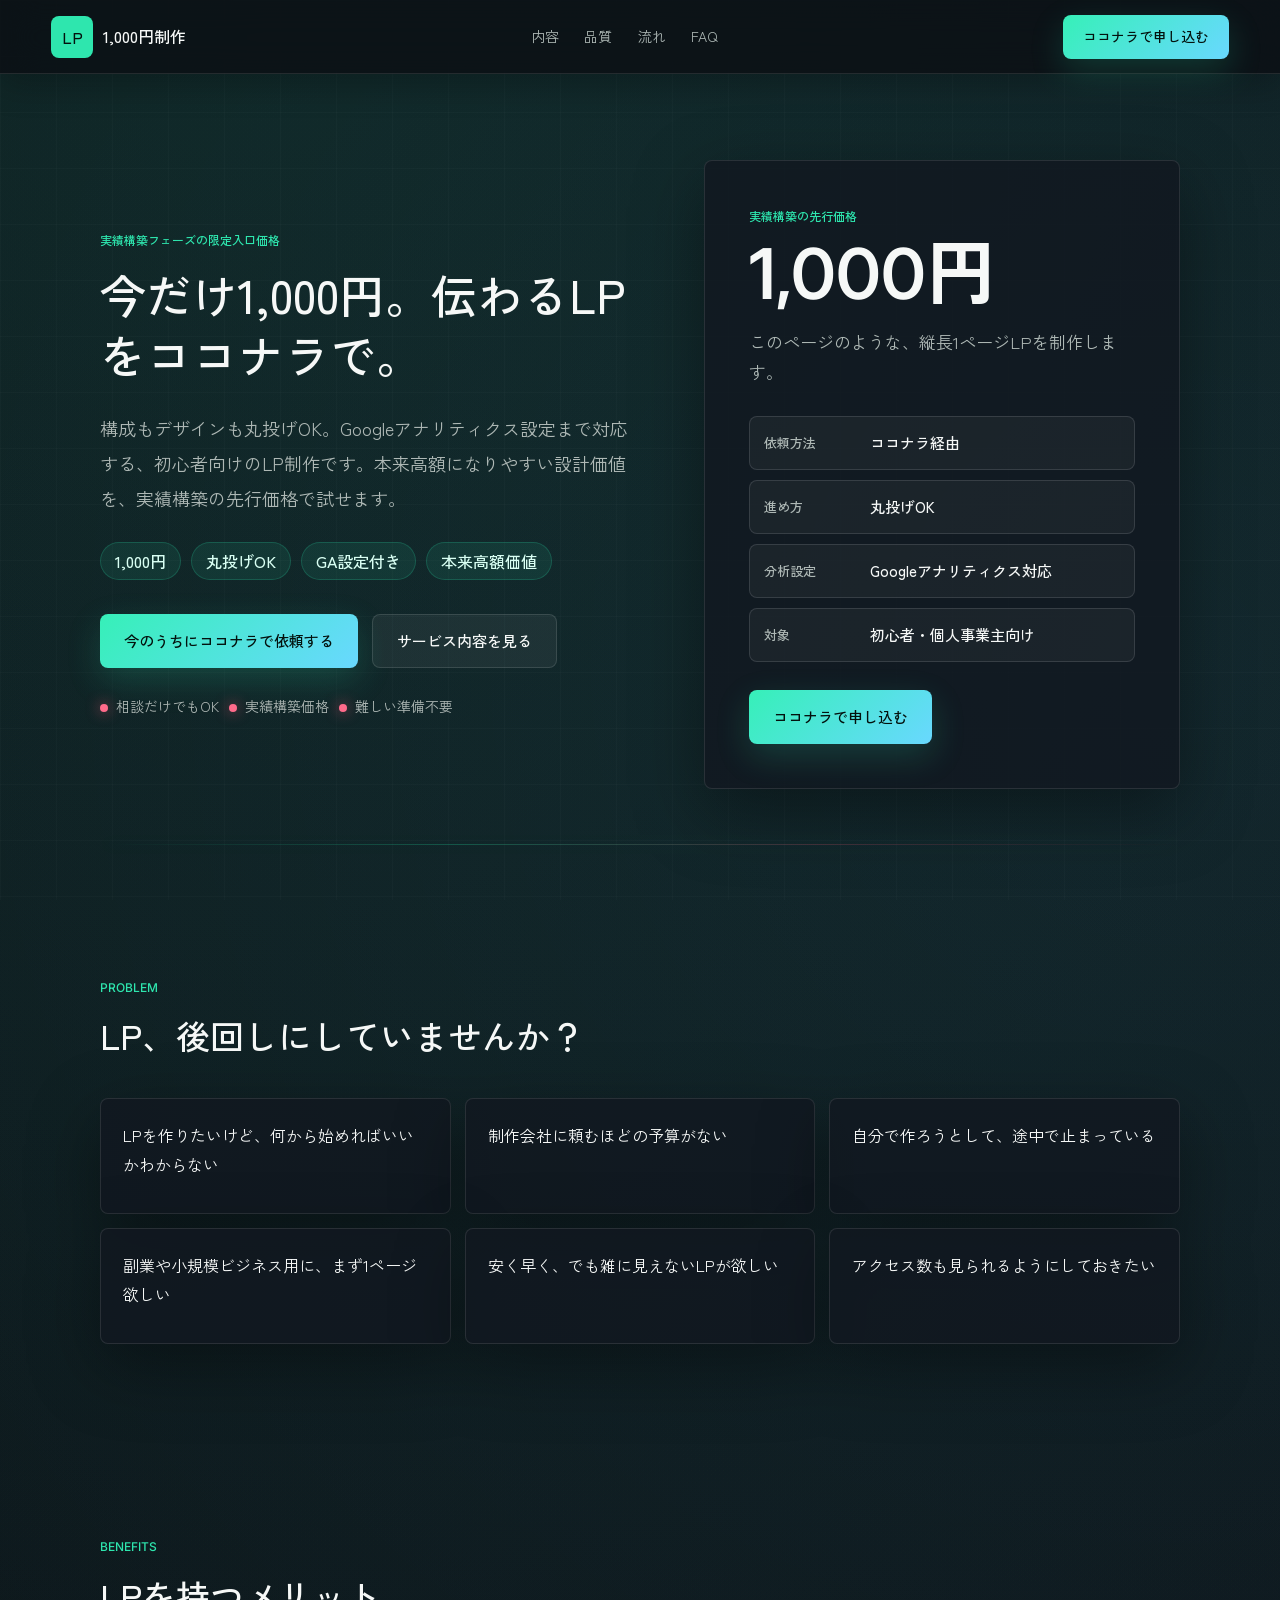
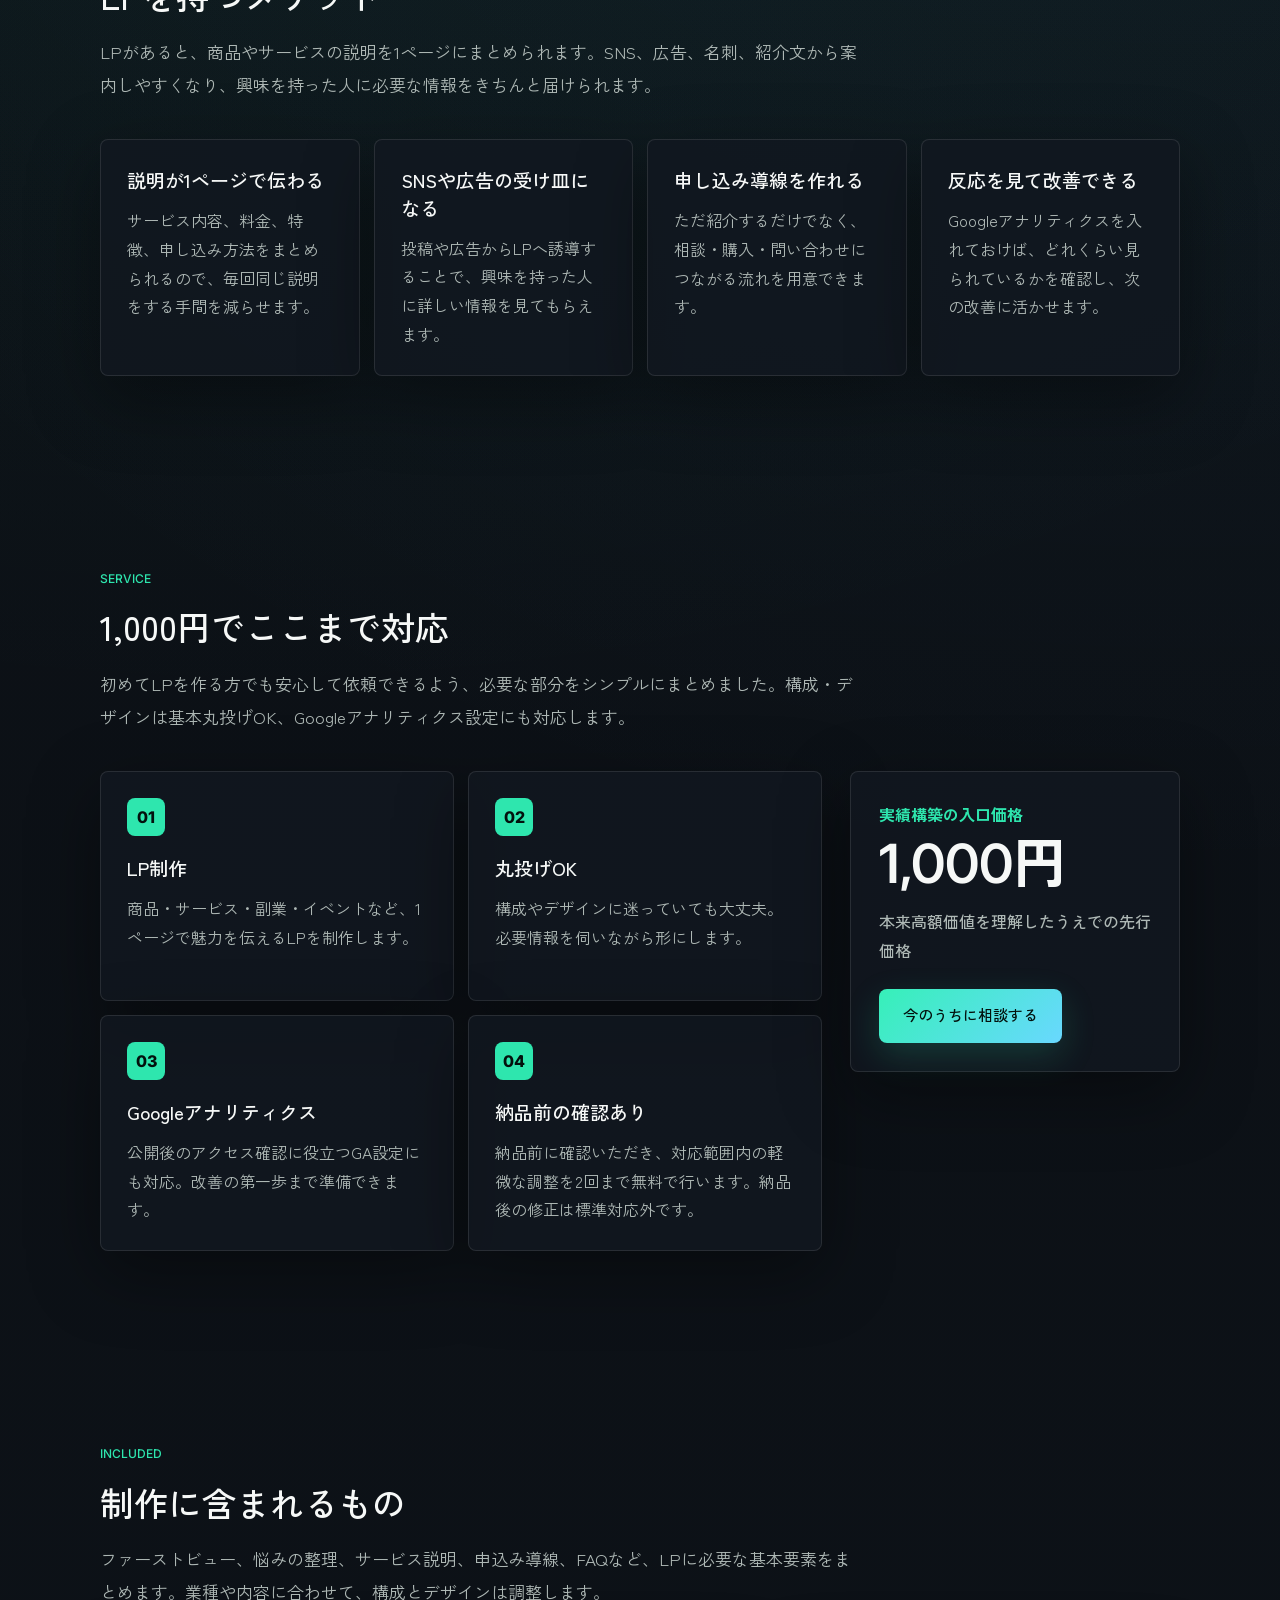
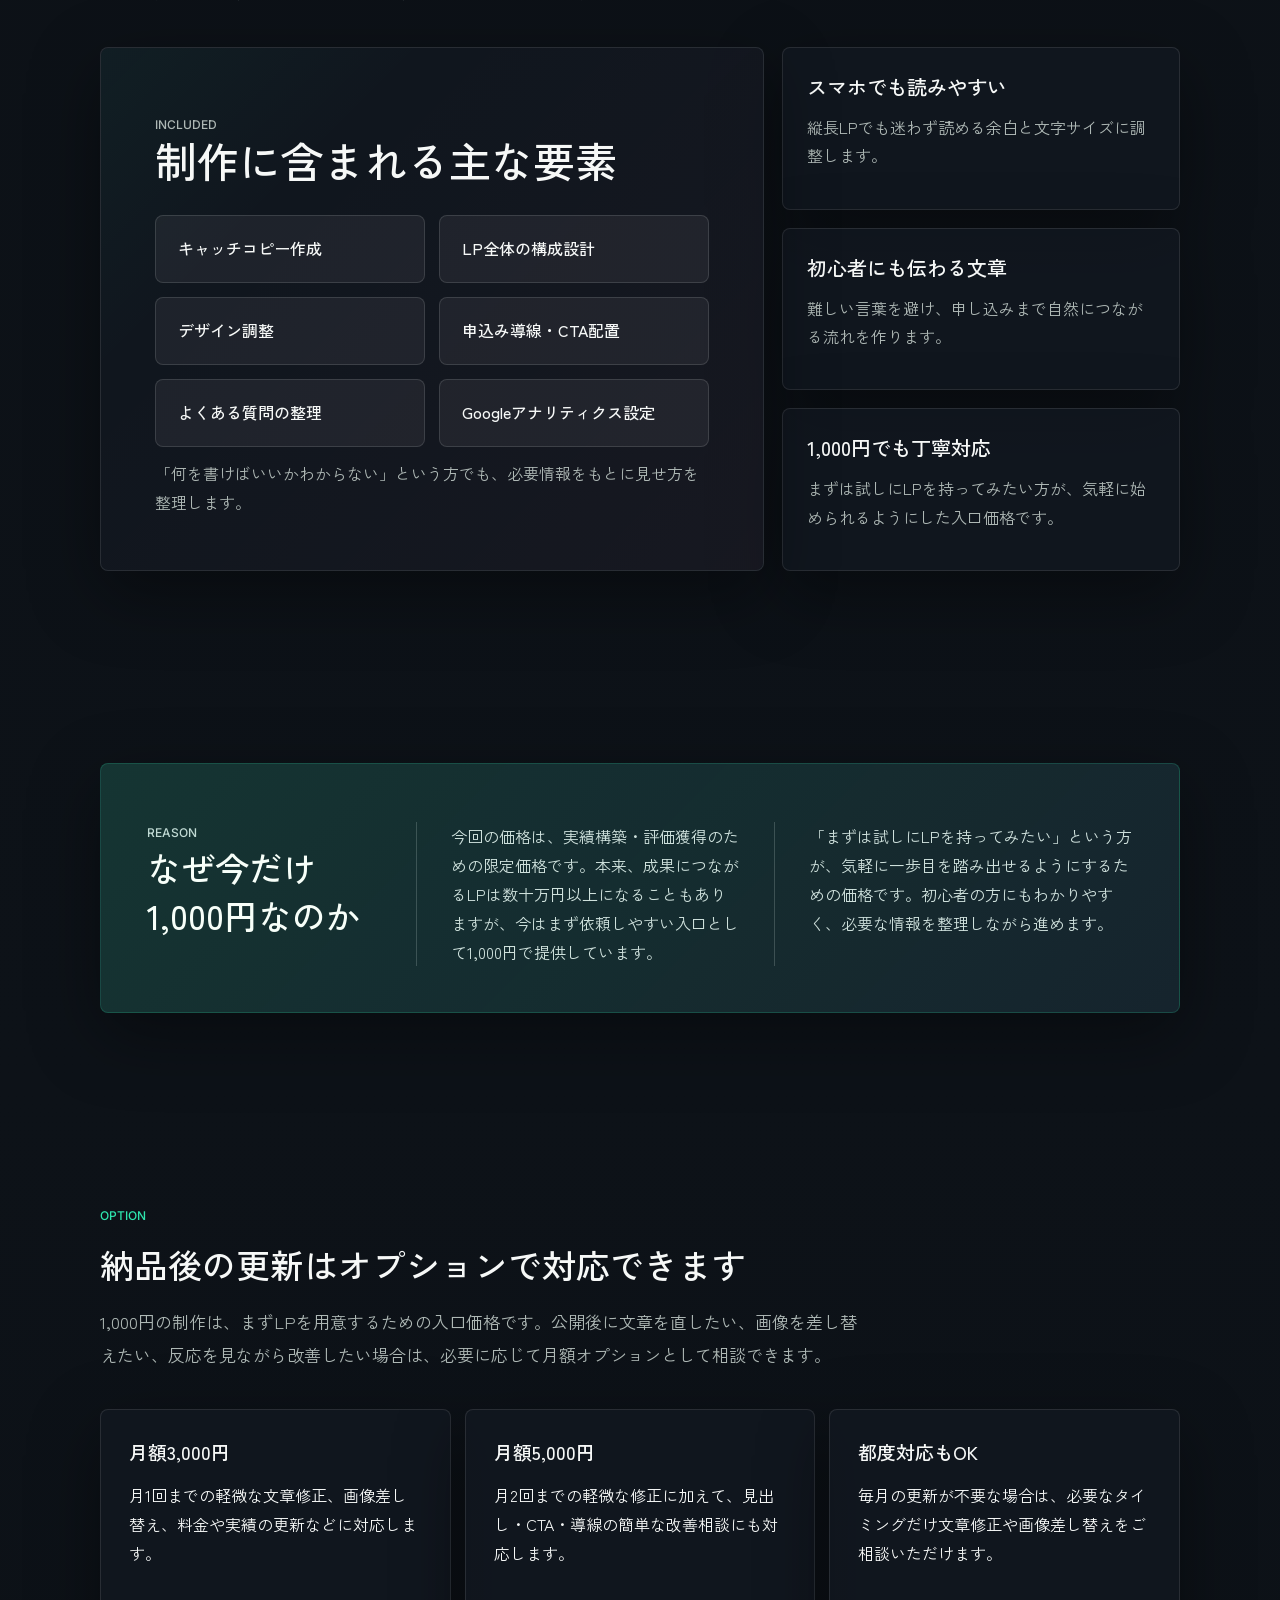
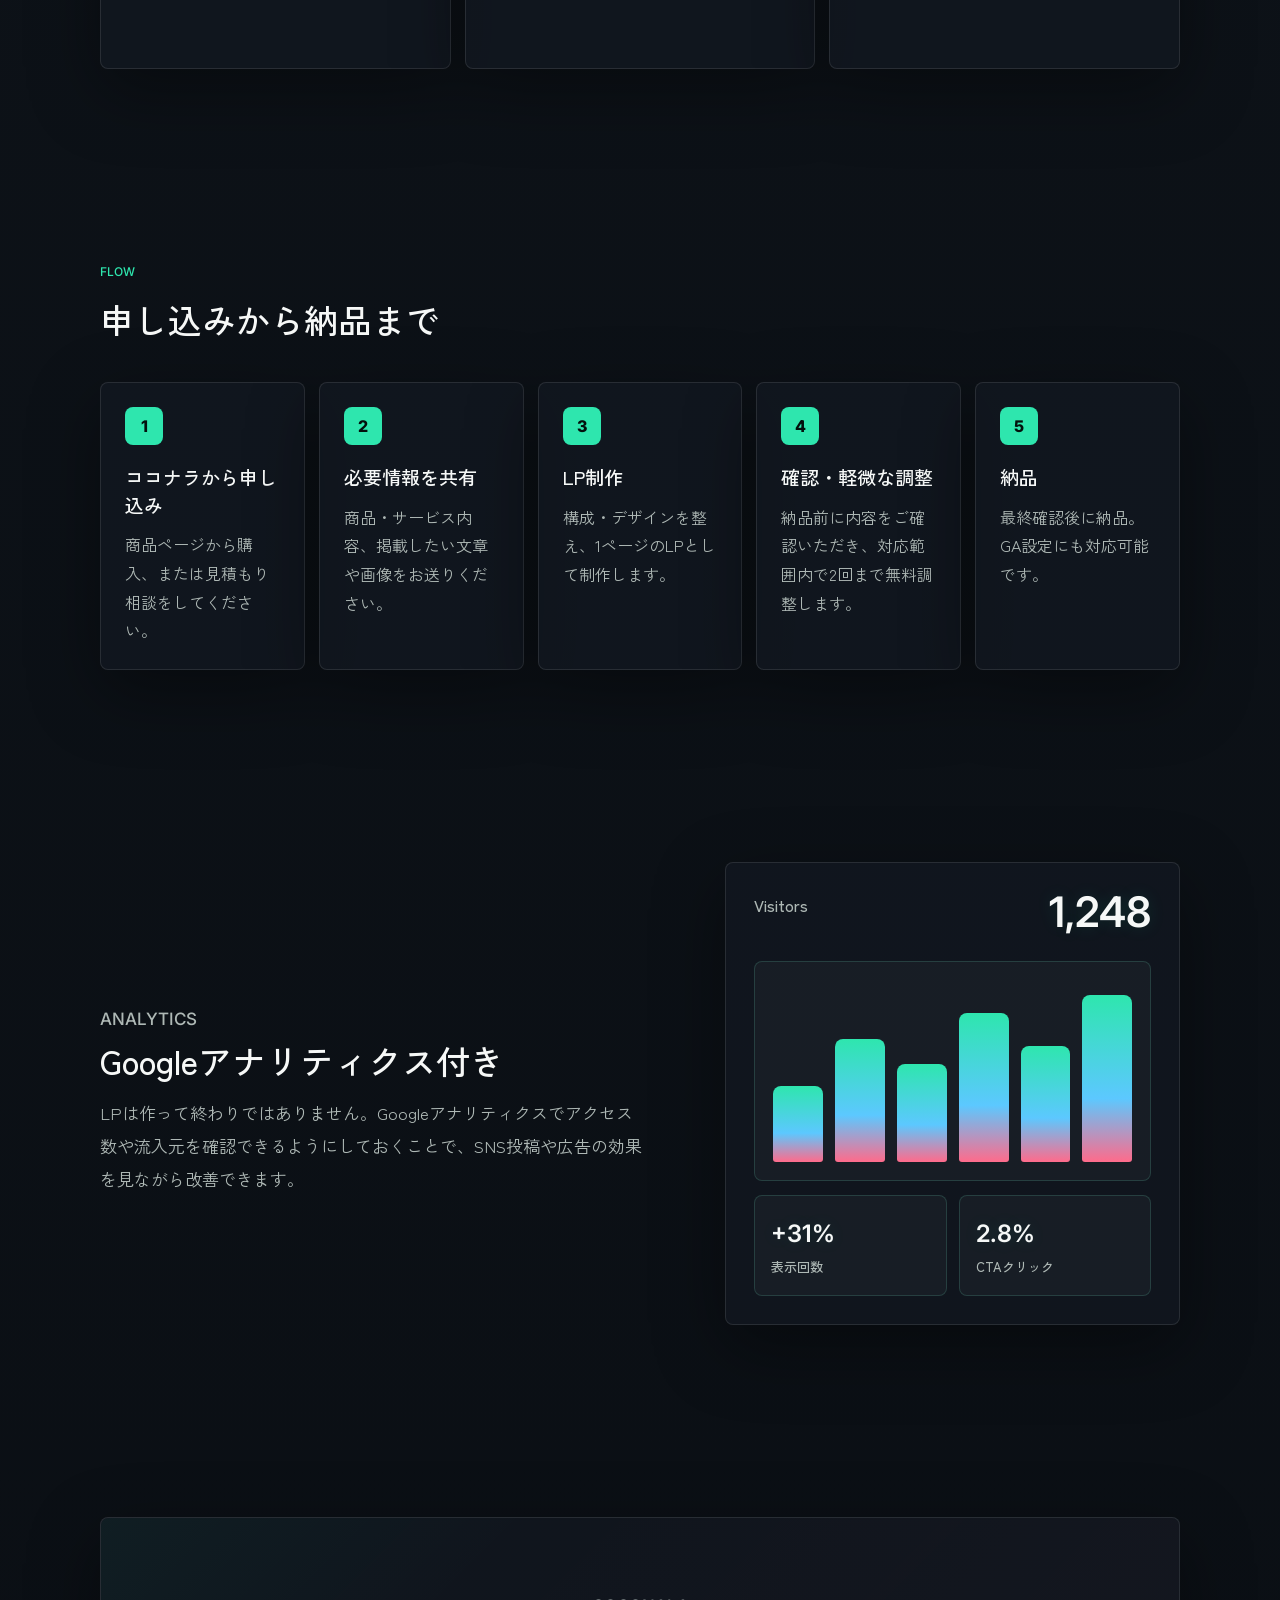
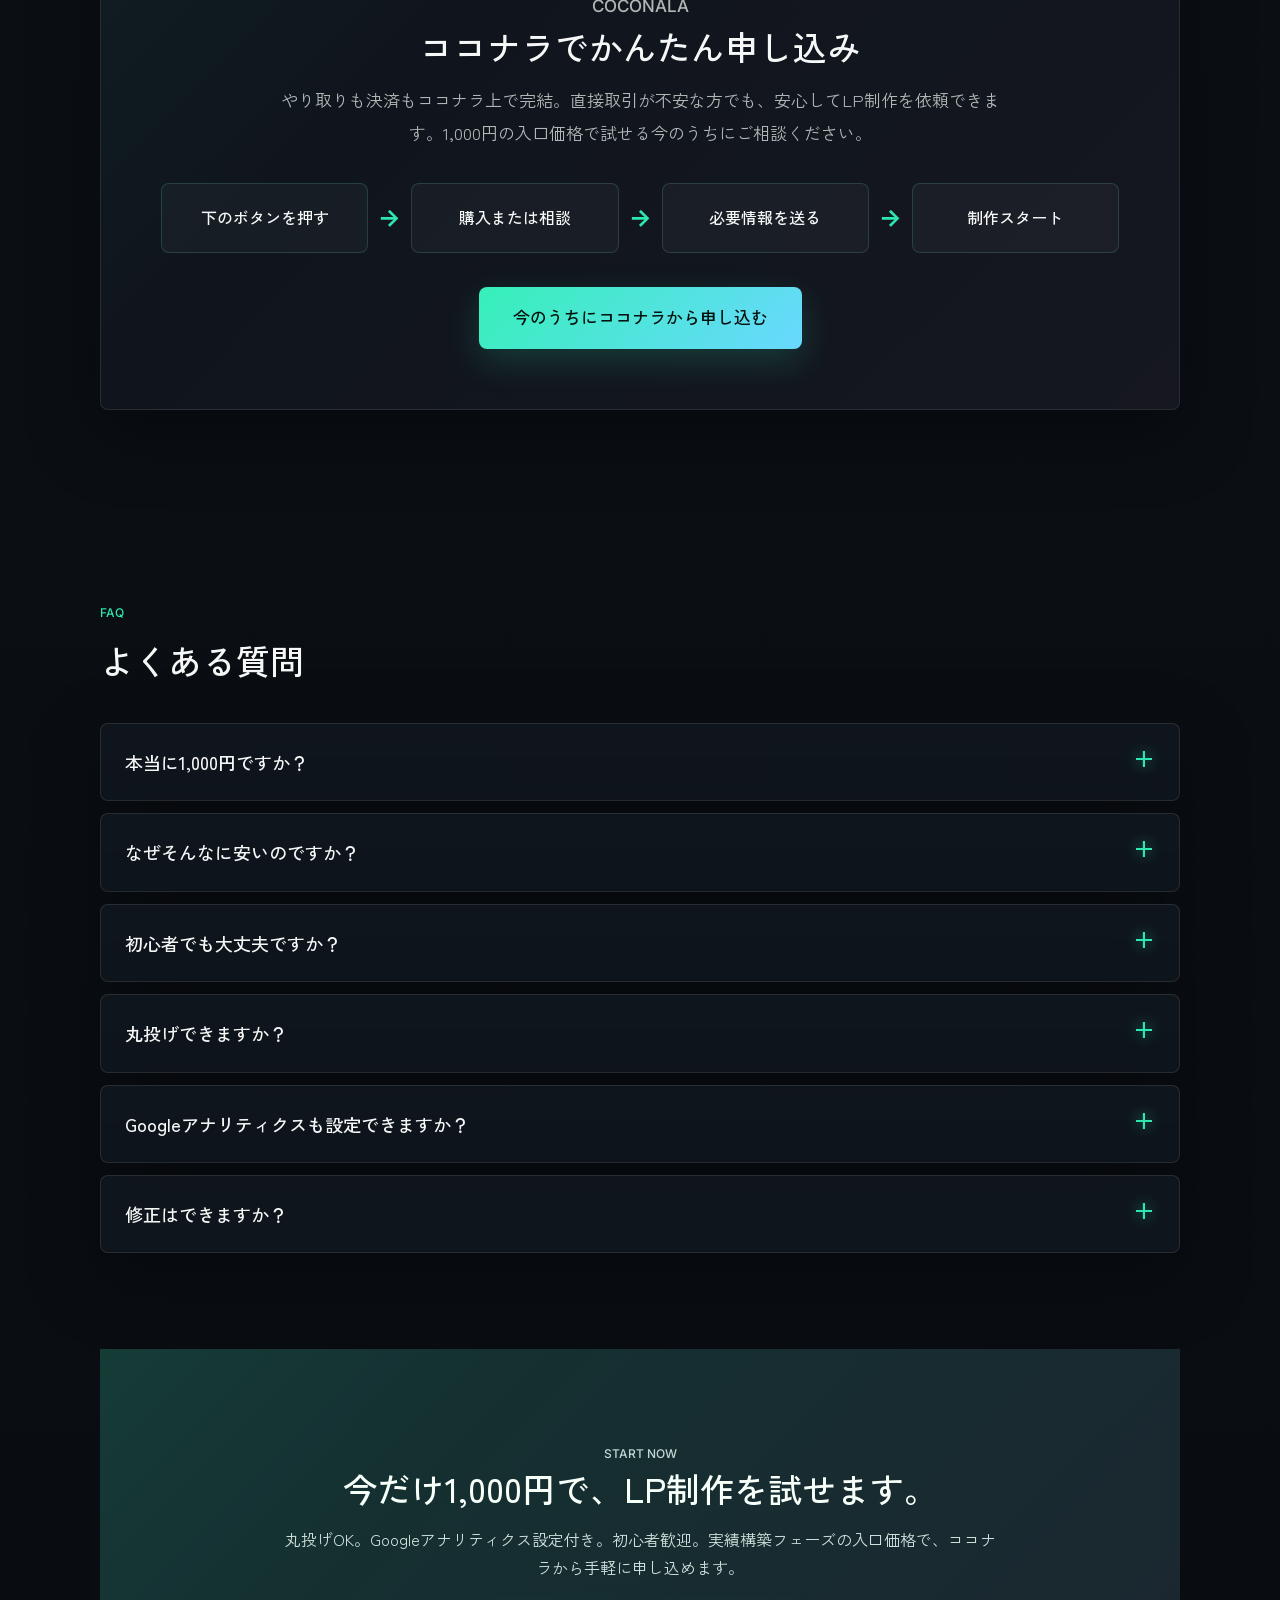
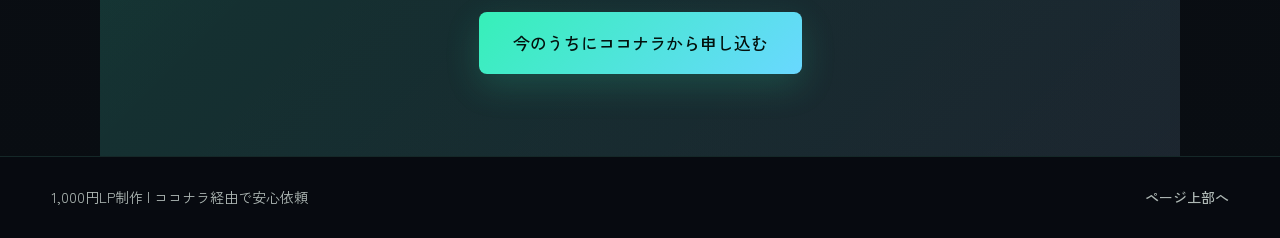
==== commit f34bacc6: "Add files via upload" ====
--- a/index.html
+++ b/index.html
@@ -28,7 +28,7 @@
         <a href="#flow">流れ</a>
         <a href="#faq">FAQ</a>
       </nav>
-      <a class="header-cta" href="#apply">ココナラで申し込む</a>
+      <a class="header-cta" href="https://coconala.com/services/4183855?ref=top_histories&ref_kind=home&ref_no=1" target="_blank" rel="noreferrer">ココナラで申し込む</a>
     </header>
 
     <main id="top">
@@ -48,7 +48,7 @@
           </div>
 
           <div class="hero-actions">
-            <a class="button primary" href="#apply">今のうちにココナラで依頼する</a>
+            <a class="button primary" href="https://coconala.com/services/4183855?ref=top_histories&ref_kind=home&ref_no=1" target="_blank" rel="noreferrer">今のうちにココナラで依頼する</a>
             <a class="button secondary" href="#service">サービス内容を見る</a>
           </div>
 
@@ -84,7 +84,7 @@
                 <dd>初心者・個人事業主向け</dd>
               </div>
             </dl>
-            <a class="button primary" href="#apply">ココナラで申し込む</a>
+            <a class="button primary" href="https://coconala.com/services/4183855?ref=top_histories&ref_kind=home&ref_no=1" target="_blank" rel="noreferrer">ココナラで申し込む</a>
           </aside>
         </div>
       </section>
@@ -101,6 +101,35 @@
           <p>副業や小規模ビジネス用に、まず1ページ欲しい</p>
           <p>安く早く、でも雑に見えないLPが欲しい</p>
           <p>アクセス数も見られるようにしておきたい</p>
+        </div>
+      </section>
+
+      <section class="benefits section">
+        <div class="section-heading">
+          <p class="eyebrow">Benefits</p>
+          <h2>LPを持つメリット</h2>
+          <p>
+            LPがあると、商品やサービスの説明を1ページにまとめられます。SNS、広告、名刺、紹介文から案内しやすくなり、興味を持った人に必要な情報をきちんと届けられます。
+          </p>
+        </div>
+
+        <div class="benefit-list">
+          <article>
+            <h3>説明が1ページで伝わる</h3>
+            <p>サービス内容、料金、特徴、申し込み方法をまとめられるので、毎回同じ説明をする手間を減らせます。</p>
+          </article>
+          <article>
+            <h3>SNSや広告の受け皿になる</h3>
+            <p>投稿や広告からLPへ誘導することで、興味を持った人に詳しい情報を見てもらえます。</p>
+          </article>
+          <article>
+            <h3>申し込み導線を作れる</h3>
+            <p>ただ紹介するだけでなく、相談・購入・問い合わせにつながる流れを用意できます。</p>
+          </article>
+          <article>
+            <h3>反応を見て改善できる</h3>
+            <p>Googleアナリティクスを入れておけば、どれくらい見られているかを確認し、次の改善に活かせます。</p>
+          </article>
         </div>
       </section>
 
@@ -141,7 +170,7 @@
             <p>実績構築の入口価格</p>
             <strong>1,000円</strong>
             <span>本来高額価値を理解したうえでの先行価格</span>
-            <a class="button primary" href="#apply">今のうちに相談する</a>
+            <a class="button primary" href="https://coconala.com/services/4183855?ref=top_histories&ref_kind=home&ref_no=1" target="_blank" rel="noreferrer">今のうちに相談する</a>
           </aside>
         </div>
       </section>
@@ -306,7 +335,7 @@
             <span aria-hidden="true" class="step-arrow">→</span>
             <span>制作スタート</span>
           </div>
-          <a class="button primary large-button" href="https://coconala.com/" target="_blank" rel="noreferrer">
+          <a class="button primary large-button" href="https://coconala.com/services/4183855?ref=top_histories&ref_kind=home&ref_no=1" target="_blank" rel="noreferrer">
             今のうちにココナラから申し込む
           </a>
         </div>
@@ -351,7 +380,7 @@
         <p>
           丸投げOK。Googleアナリティクス設定付き。初心者歓迎。実績構築フェーズの入口価格で、ココナラから手軽に申し込めます。
         </p>
-        <a class="button primary large-button" href="#apply">今のうちにココナラから申し込む</a>
+        <a class="button primary large-button" href="https://coconala.com/services/4183855?ref=top_histories&ref_kind=home&ref_no=1" target="_blank" rel="noreferrer">今のうちにココナラから申し込む</a>
       </section>
     </main>
 
@@ -362,7 +391,7 @@
 
     <div class="mobile-fixed-line">
       <span>LP制作 1,000円</span>
-      <a href="#apply">申し込む</a>
+      <a href="https://coconala.com/services/4183855?ref=top_histories&ref_kind=home&ref_no=1" target="_blank" rel="noreferrer">申し込む</a>
     </div>
 
     <script src="./script.js"></script>
--- a/styles.css
+++ b/styles.css
@@ -1872,3 +1872,156 @@
   border: 0;
   font-weight: 700;
 }
+
+/* Lighter typography pass */
+h1,
+h2 {
+  font-weight: 500;
+}
+
+h3,
+.showcase-card b,
+.value-grid strong,
+summary {
+  font-weight: 500;
+}
+
+.logo,
+.header-cta,
+.button,
+.hero-badges span,
+.offer-list dd,
+.apply-steps span,
+.deliverable-list span,
+.included-grid span {
+  font-weight: 500;
+}
+
+.eyebrow,
+.panel-label,
+.offer-list dt,
+.metric-row span,
+.metric-grid span {
+  font-weight: 500;
+}
+
+.offer-price,
+.price-panel strong,
+.metric-row strong,
+.metric-grid b {
+  font-weight: 600;
+}
+
+h1 {
+  font-size: clamp(32px, 3.6vw, 46px);
+  line-height: 1.3;
+}
+
+h2 {
+  font-size: clamp(25px, 2.7vw, 34px);
+  line-height: 1.4;
+}
+
+h3 {
+  font-size: 19px;
+}
+
+.offer-price {
+  font-size: clamp(48px, 6.4vw, 70px);
+}
+
+@media (max-width: 720px) {
+  h1 {
+    font-size: clamp(29px, 7.8vw, 35px);
+  }
+
+  h2 {
+    font-size: clamp(23px, 6vw, 29px);
+  }
+}
+
+/* Benefits section */
+.benefit-list {
+  display: grid;
+  grid-template-columns: repeat(4, 1fr);
+  gap: 14px;
+}
+
+.benefit-list article {
+  min-height: 230px;
+  padding: 26px;
+  background: rgba(18, 24, 32, 0.82);
+  border: 1px solid rgba(255, 255, 255, 0.1);
+  border-radius: 8px;
+  box-shadow: var(--shadow);
+}
+
+.benefit-list p {
+  margin: 12px 0 0;
+  color: var(--muted);
+}
+
+@media (max-width: 980px) {
+  .benefit-list {
+    grid-template-columns: repeat(2, 1fr);
+  }
+}
+
+@media (max-width: 720px) {
+  .benefit-list {
+    grid-template-columns: 1fr;
+  }
+
+  .benefit-list article {
+    min-height: auto;
+  }
+}
+
+/* Mobile spacing and fixed CTA contrast */
+@media (max-width: 720px) {
+  body {
+    padding-bottom: 92px;
+  }
+
+  .final-cta {
+    width: min(100% - 30px, 1080px);
+    max-width: 1080px;
+    padding: 54px 20px;
+    border: 1px solid rgba(46, 230, 174, 0.18);
+    border-radius: 8px;
+  }
+
+  .final-cta h2 {
+    font-size: clamp(24px, 6.3vw, 30px);
+    line-height: 1.45;
+  }
+
+  .final-cta p {
+    font-size: 15px;
+    line-height: 1.9;
+  }
+
+  .mobile-fixed-line {
+    left: 10px;
+    right: 10px;
+    bottom: 10px;
+    min-height: 62px;
+    padding: 8px 8px 8px 14px;
+    color: #f6fff9;
+    background: rgba(8, 14, 20, 0.98);
+    border-color: rgba(46, 230, 174, 0.55);
+  }
+
+  .mobile-fixed-line span {
+    color: #f6fff9;
+    font-size: 14px;
+    font-weight: 500;
+    line-height: 1.25;
+  }
+
+  .mobile-fixed-line a {
+    min-height: 46px;
+    color: #06110e;
+    font-weight: 600;
+  }
+}
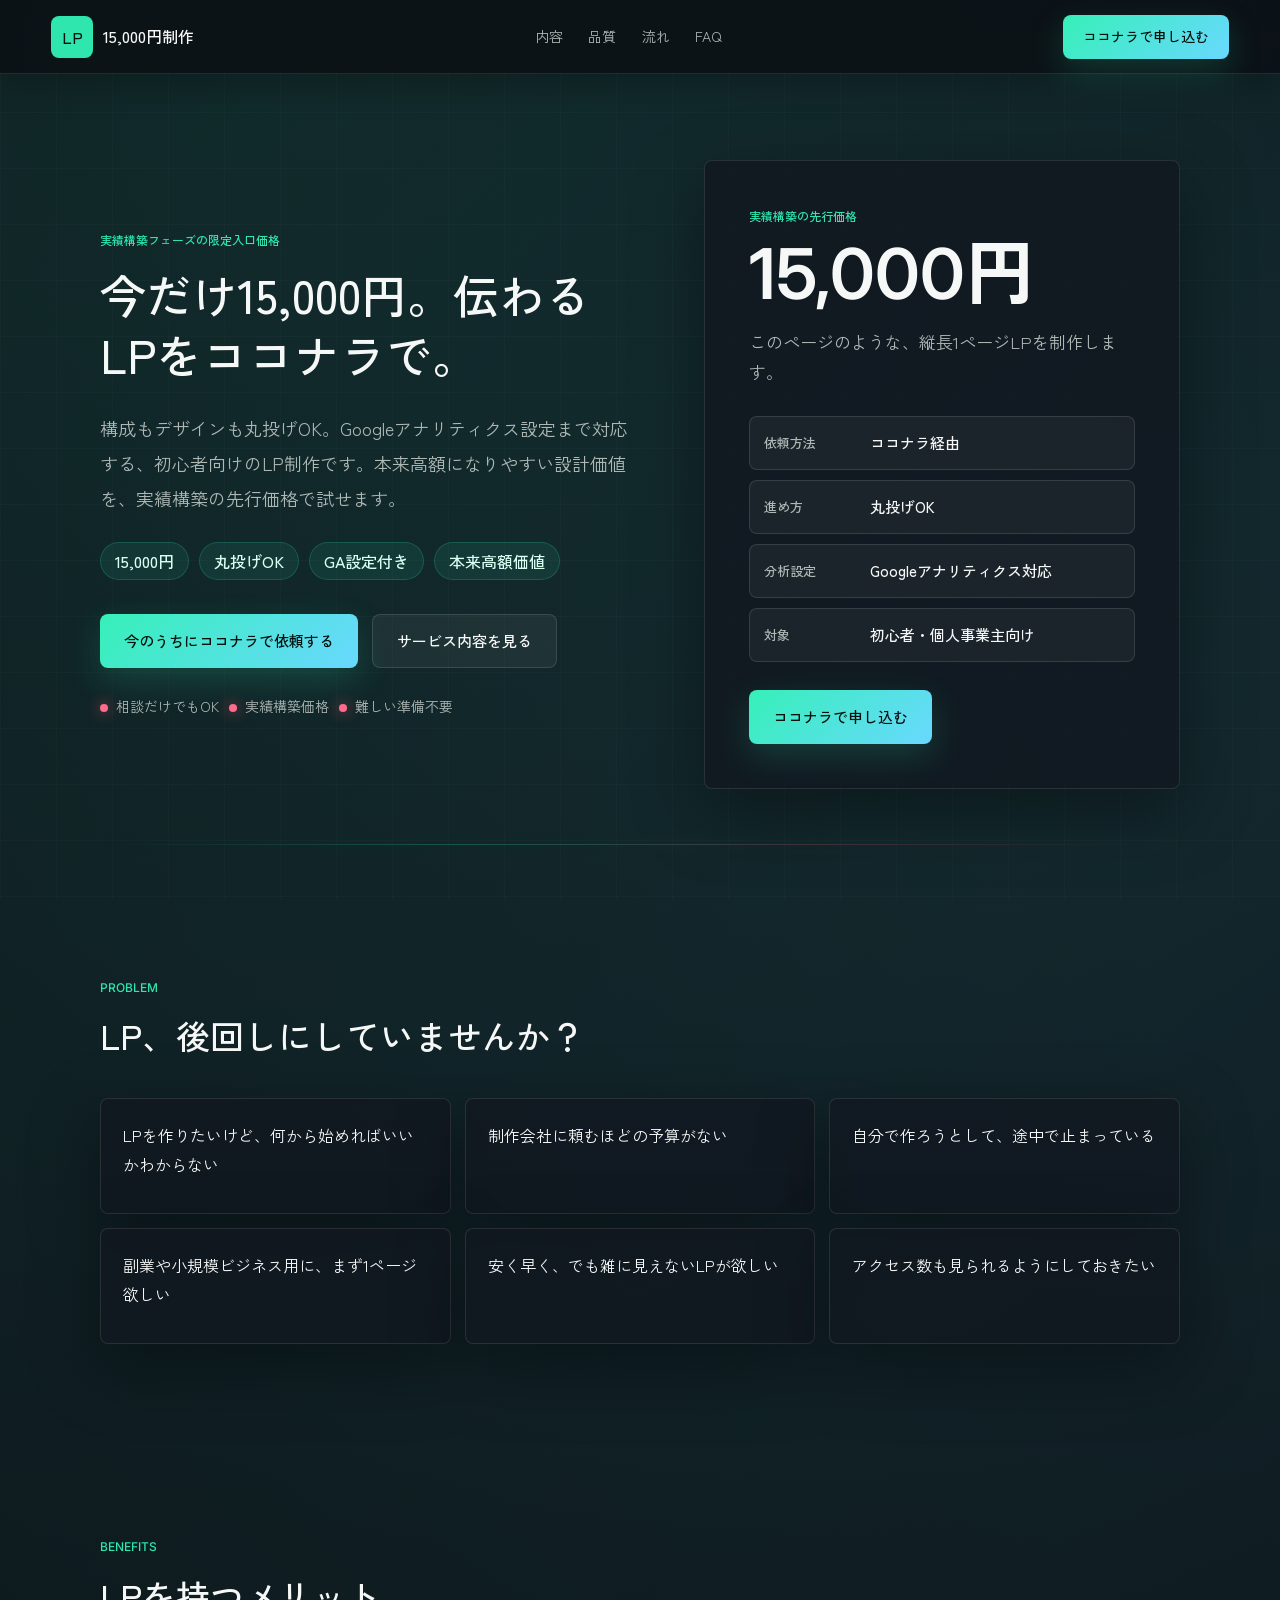
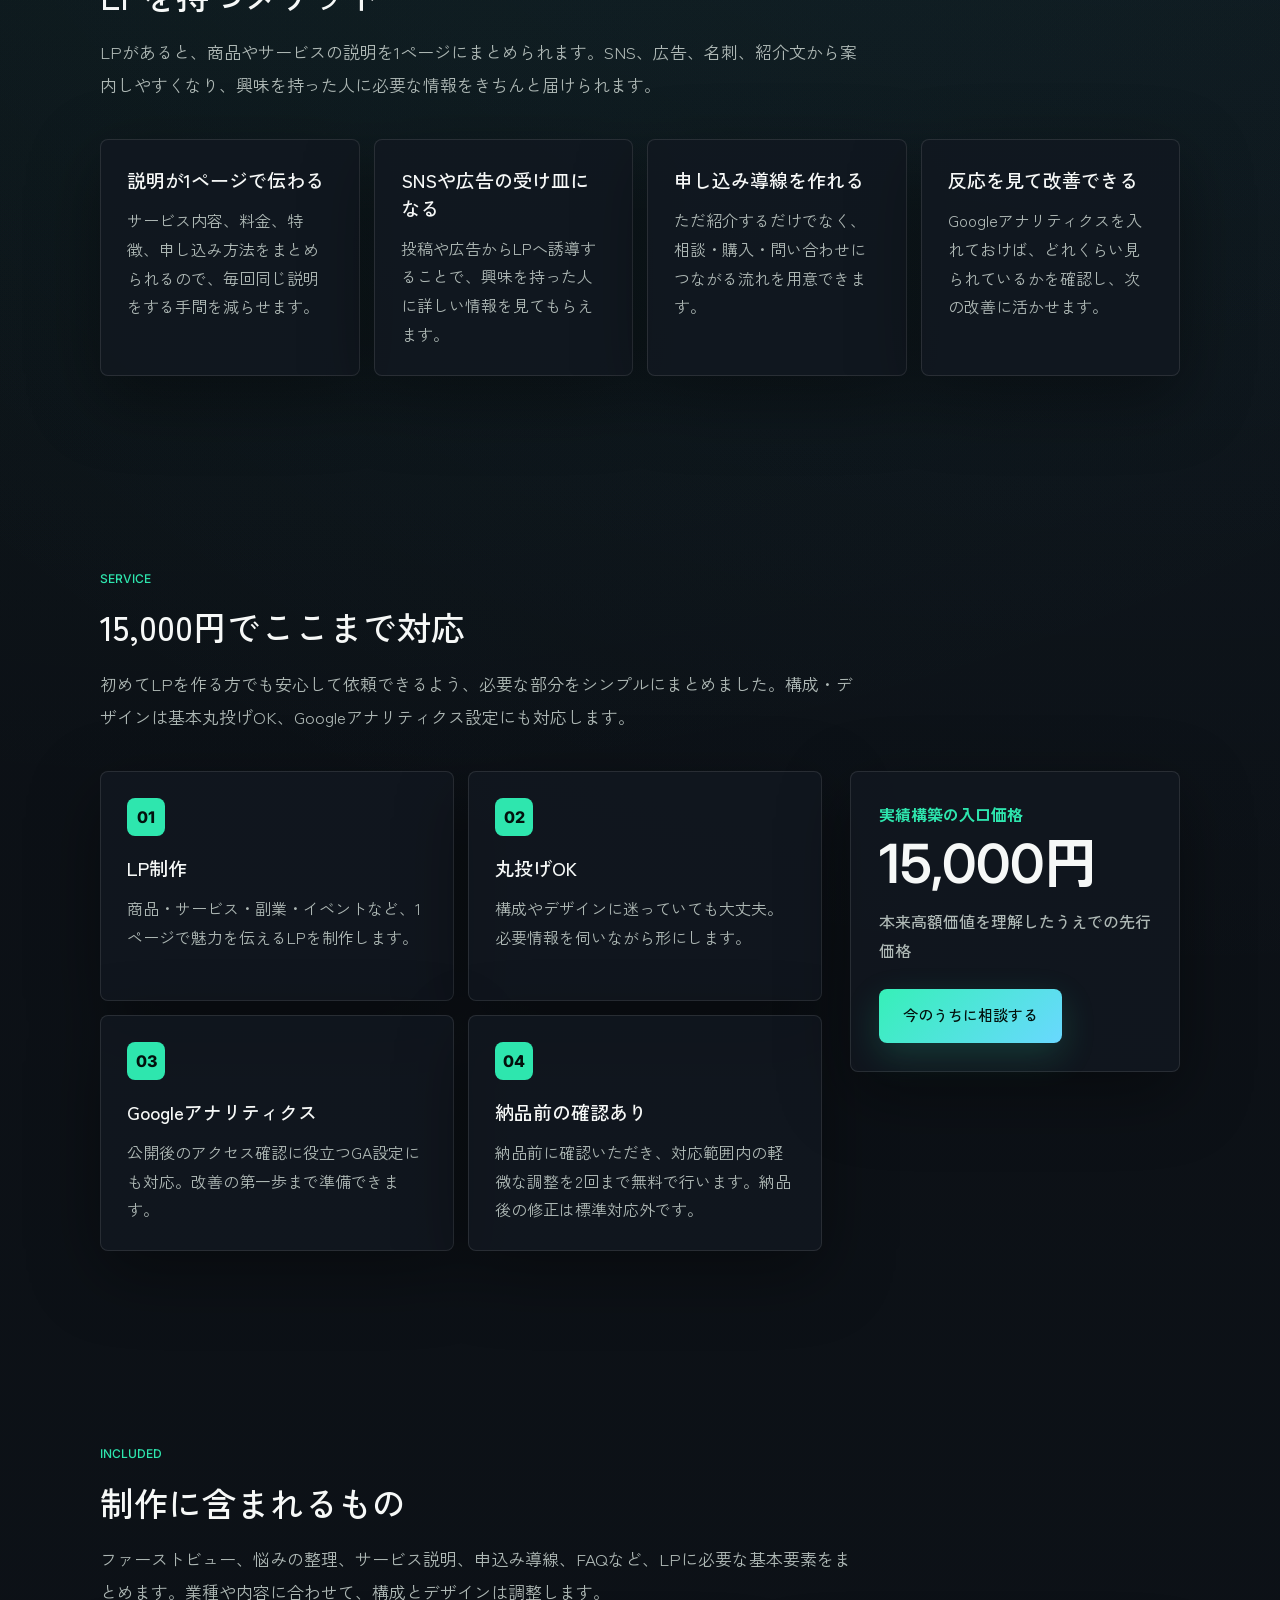
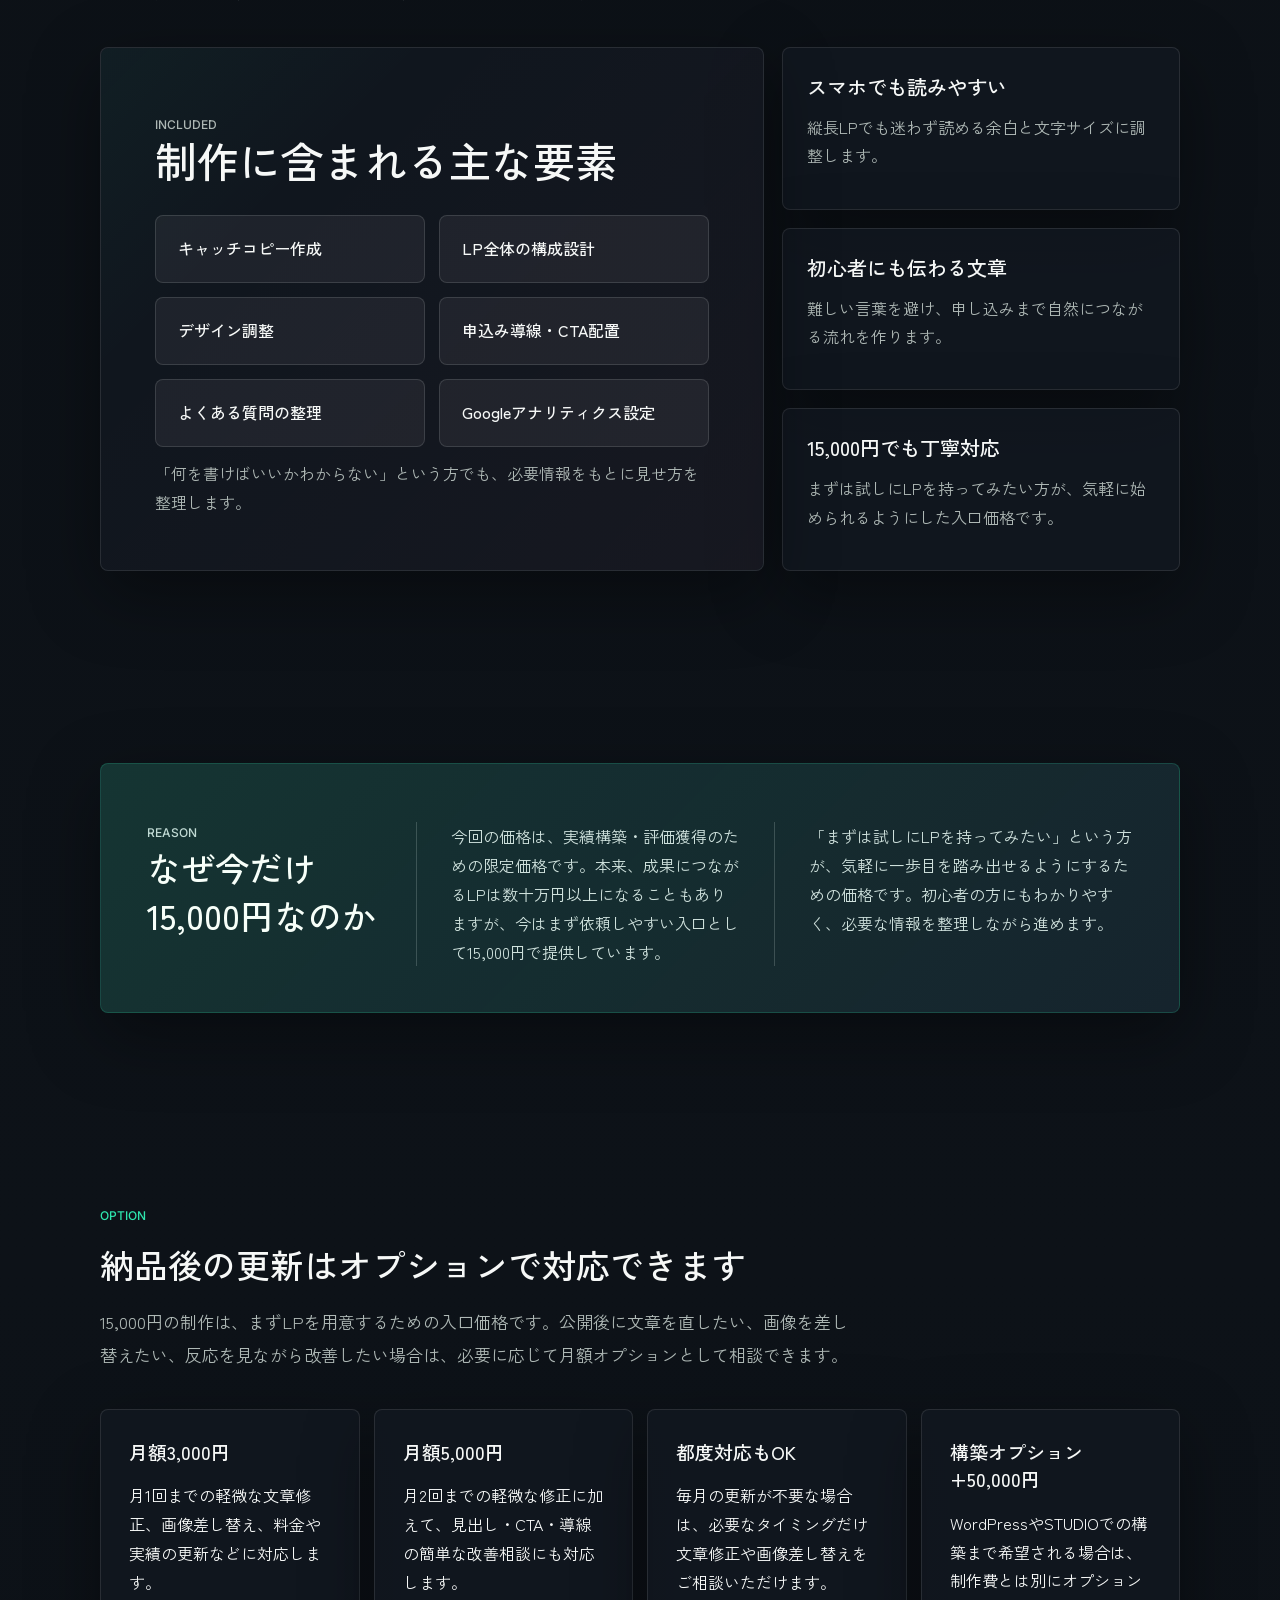
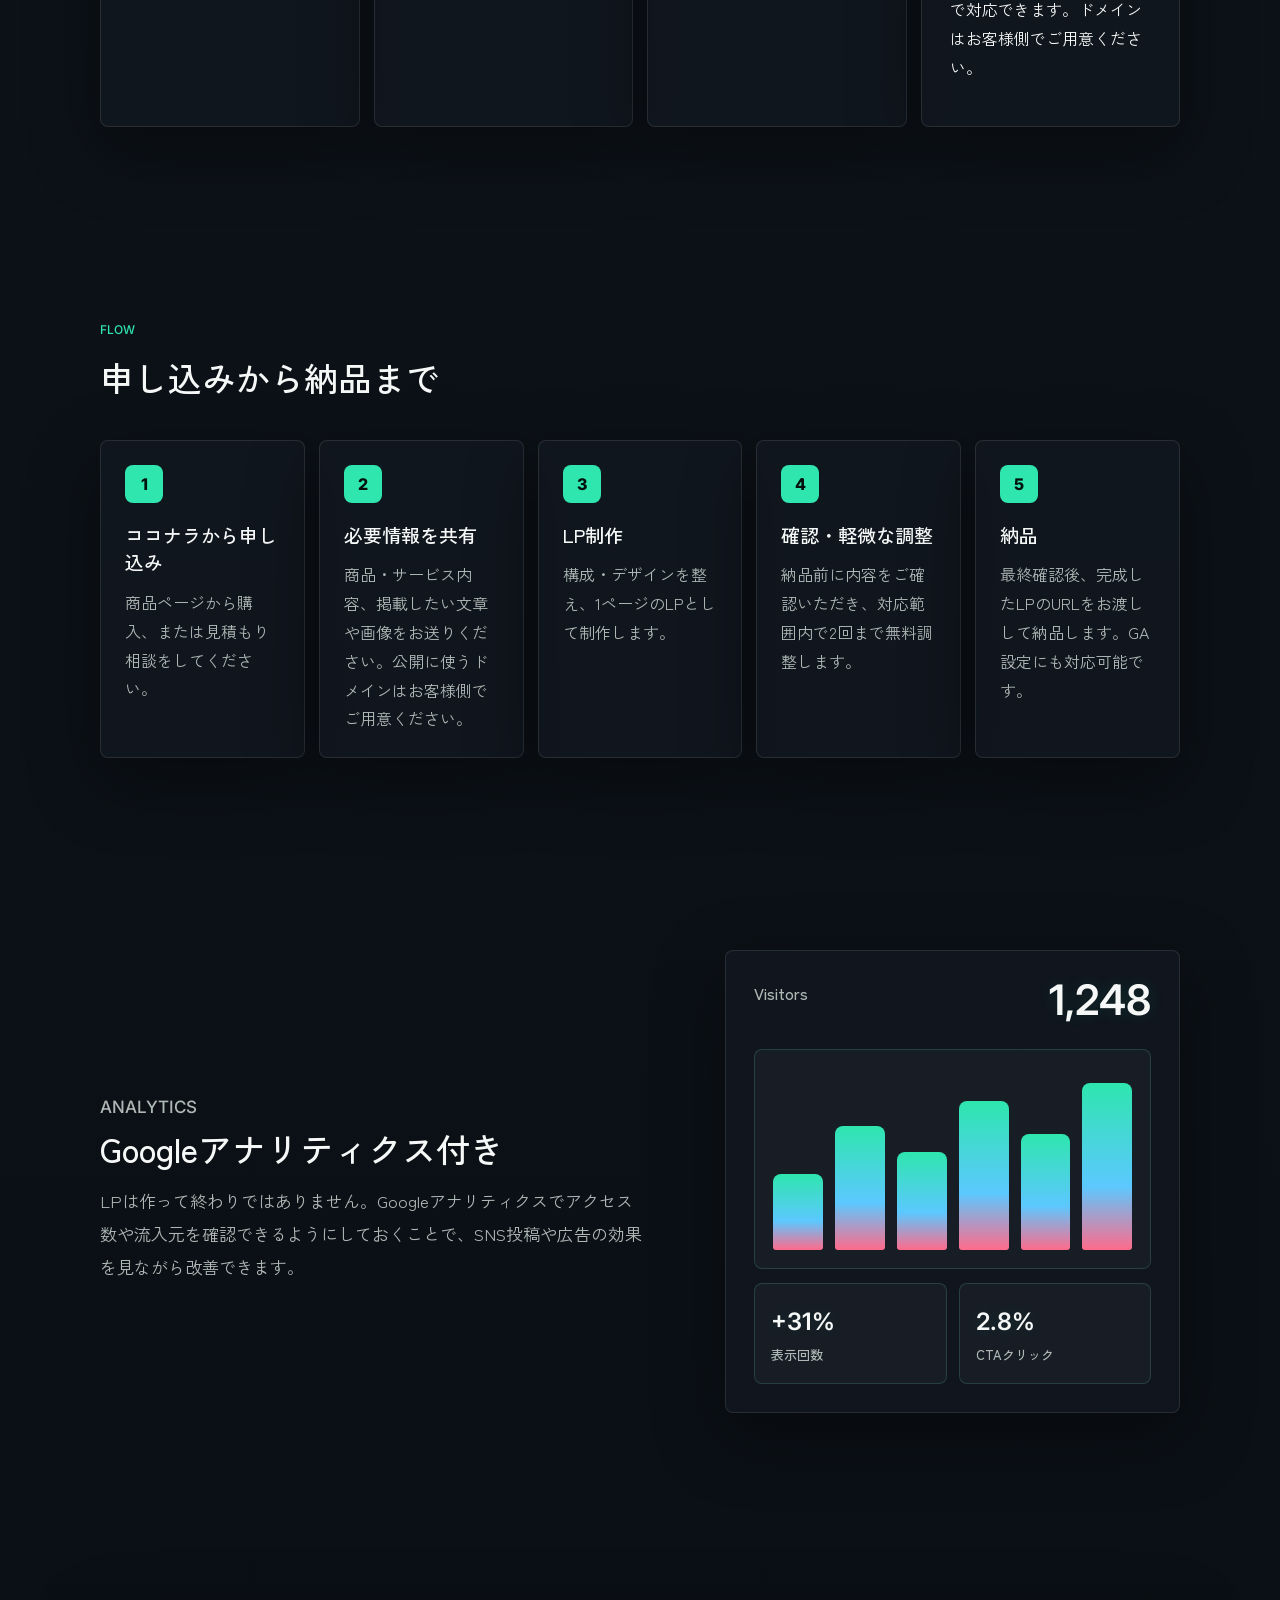
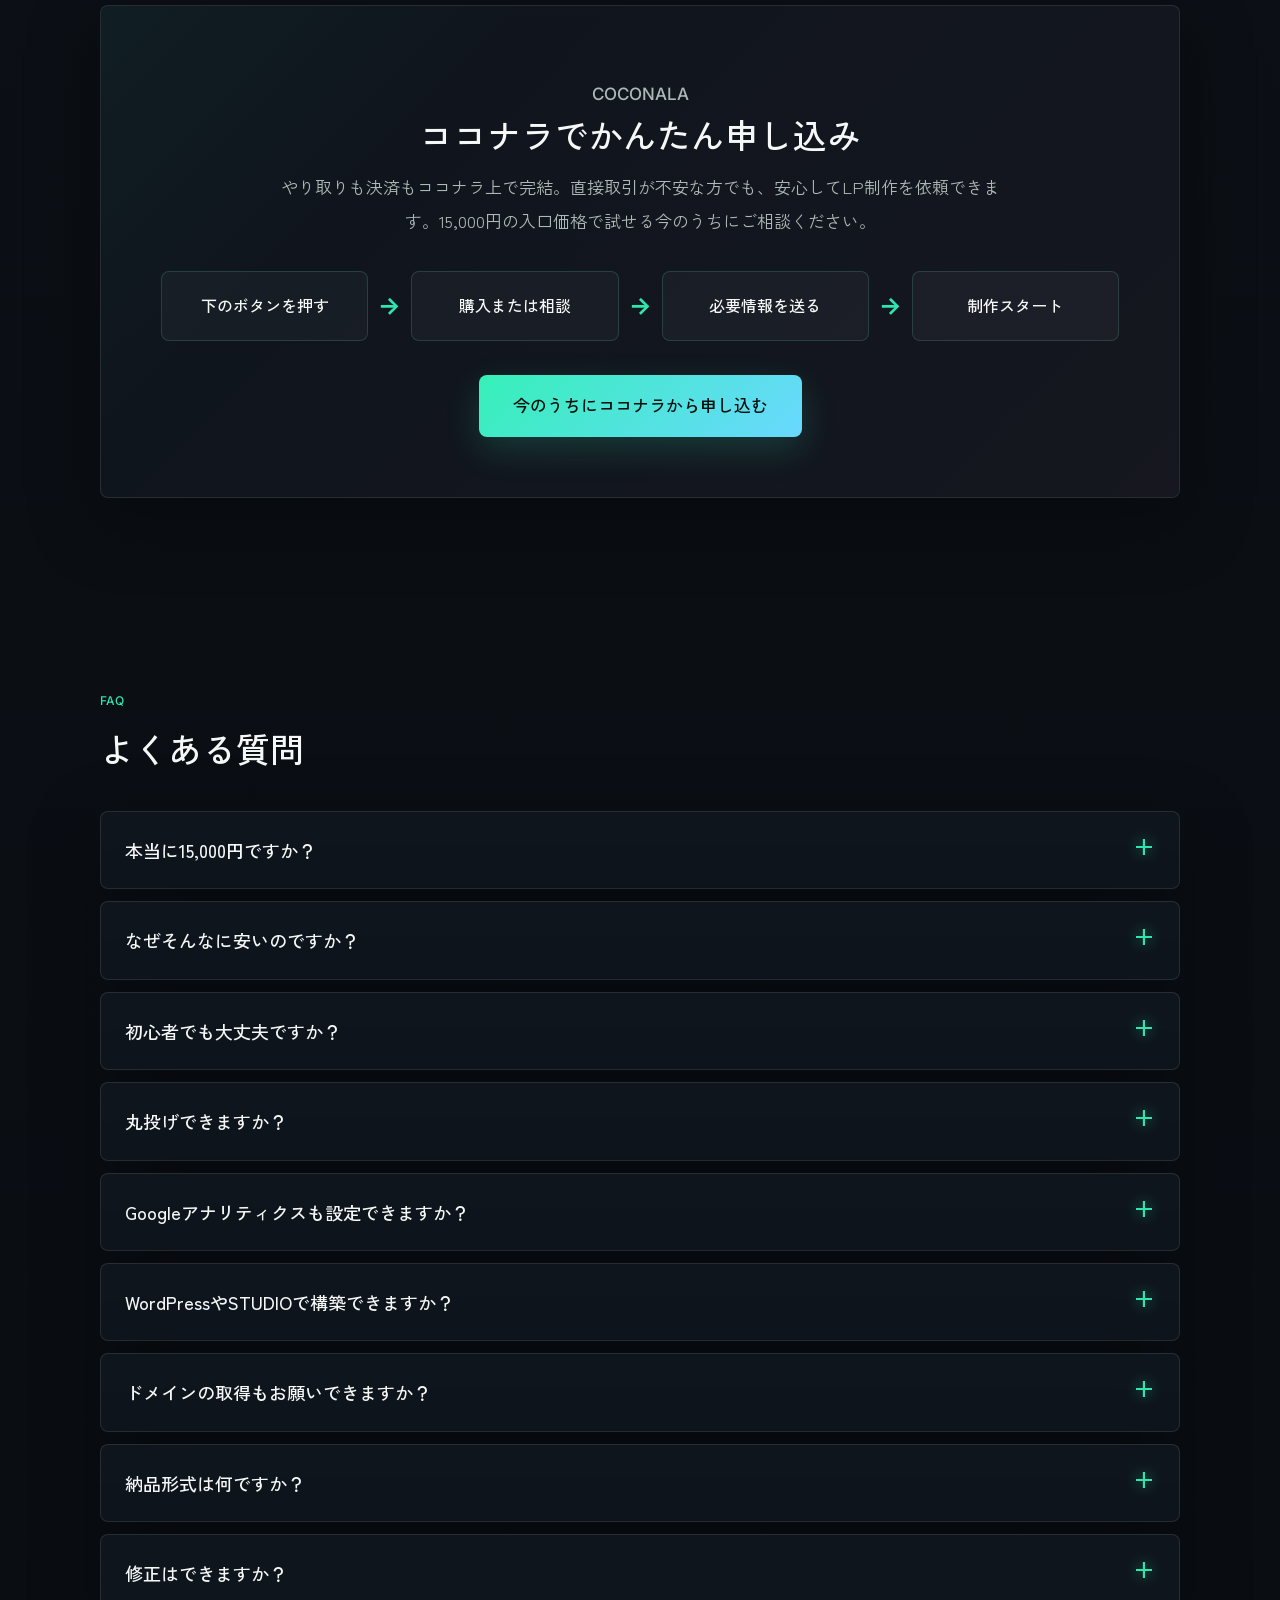
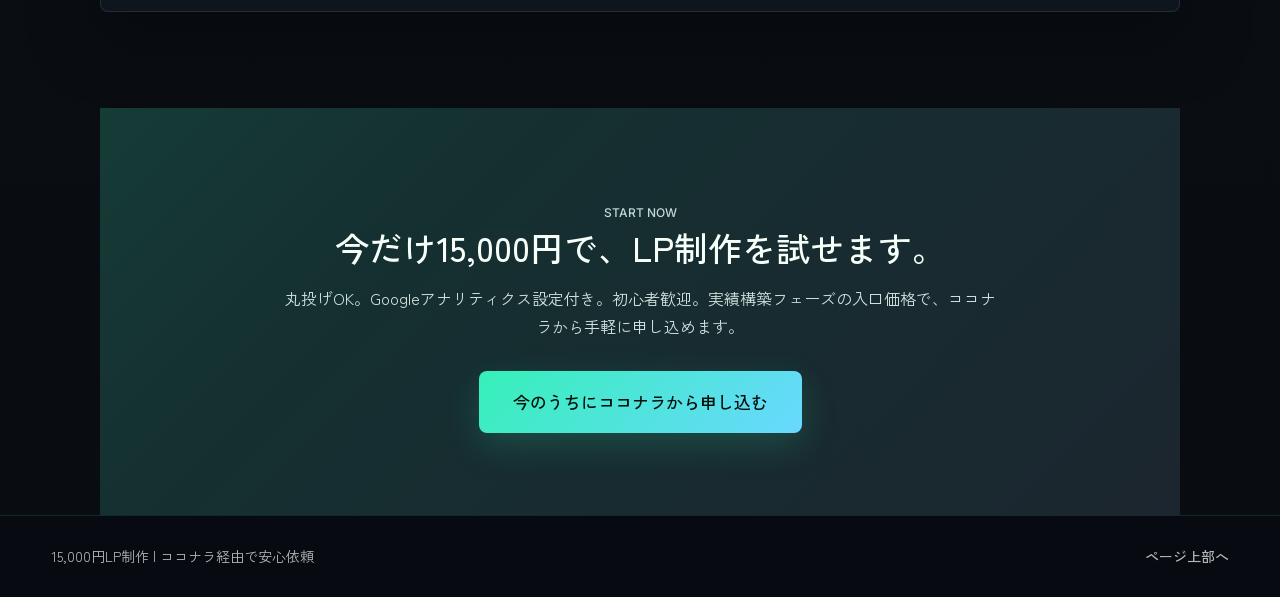
==== commit 18859ddd: "Add files via upload" ====
--- a/index.html
+++ b/index.html
@@ -3,10 +3,10 @@
   <head>
     <meta charset="UTF-8" />
     <meta name="viewport" content="width=device-width, initial-scale=1.0" />
-    <title>実績構築価格の1,000円LP制作 | 丸投げOK・Googleアナリティクス付き</title>
+    <title>実績構築価格の15,000円LP制作 | 丸投げOK・Googleアナリティクス付き</title>
     <meta
       name="description"
-      content="本来は高額な価値を持つLP制作を、実績構築フェーズの入口価格として1,000円で提供。丸投げOK、Googleアナリティクス設定対応、ココナラ経由で安心依頼。"
+      content="本来は高額な価値を持つLP制作を、実績構築フェーズの入口価格として15,000円で提供。丸投げOK、Googleアナリティクス設定対応、ココナラ経由で安心依頼。"
     />
     <link rel="preconnect" href="https://fonts.googleapis.com" />
     <link rel="preconnect" href="https://fonts.gstatic.com" crossorigin />
@@ -20,7 +20,7 @@
     <header class="site-header" aria-label="サイトヘッダー">
       <a class="logo" href="#top" aria-label="ページ上部へ">
         <span class="logo-mark">LP</span>
-        <span>1,000円制作</span>
+        <span>15,000円制作</span>
       </a>
       <nav class="header-nav" aria-label="主要ナビゲーション">
         <a href="#service">内容</a>
@@ -35,13 +35,13 @@
       <section class="hero section">
         <div class="hero-copy">
           <p class="eyebrow">実績構築フェーズの限定入口価格</p>
-          <h1>今だけ1,000円。伝わるLPをココナラで。</h1>
+          <h1>今だけ15,000円。伝わるLPをココナラで。</h1>
           <p class="lead">
             構成もデザインも丸投げOK。Googleアナリティクス設定まで対応する、初心者向けのLP制作です。本来高額になりやすい設計価値を、実績構築の先行価格で試せます。
           </p>
 
           <div class="hero-badges" aria-label="サービス特徴">
-            <span>1,000円</span>
+            <span>15,000円</span>
             <span>丸投げOK</span>
             <span>GA設定付き</span>
             <span>本来高額価値</span>
@@ -62,7 +62,7 @@
         <div class="hero-visual" aria-label="オファー概要">
           <aside class="offer-card">
             <p class="panel-label">実績構築の先行価格</p>
-            <strong class="offer-price">1,000円</strong>
+            <strong class="offer-price">15,000円</strong>
             <p class="offer-lead">
               このページのような、縦長1ページLPを制作します。
             </p>
@@ -136,7 +136,7 @@
       <section id="service" class="service section">
         <div class="section-heading">
           <p class="eyebrow">Service</p>
-          <h2>1,000円でここまで対応</h2>
+          <h2>15,000円でここまで対応</h2>
           <p>
             初めてLPを作る方でも安心して依頼できるよう、必要な部分をシンプルにまとめました。構成・デザインは基本丸投げOK、Googleアナリティクス設定にも対応します。
           </p>
@@ -168,7 +168,7 @@
 
           <aside class="price-panel" aria-label="価格と申込み">
             <p>実績構築の入口価格</p>
-            <strong>1,000円</strong>
+            <strong>15,000円</strong>
             <span>本来高額価値を理解したうえでの先行価格</span>
             <a class="button primary" href="https://coconala.com/services/4183855?ref=top_histories&ref_kind=home&ref_no=1" target="_blank" rel="noreferrer">今のうちに相談する</a>
           </aside>
@@ -210,7 +210,7 @@
               <p>難しい言葉を避け、申し込みまで自然につながる流れを作ります。</p>
             </div>
             <div class="showcase-card">
-              <b>1,000円でも丁寧対応</b>
+              <b>15,000円でも丁寧対応</b>
               <p>まずは試しにLPを持ってみたい方が、気軽に始められるようにした入口価格です。</p>
             </div>
           </div>
@@ -221,10 +221,10 @@
         <div class="reason-box">
           <div>
             <p class="eyebrow">Reason</p>
-            <h2>なぜ今だけ1,000円なのか</h2>
-          </div>
-          <p>
-            今回の価格は、実績構築・評価獲得のための限定価格です。本来、成果につながるLPは数十万円以上になることもありますが、今はまず依頼しやすい入口として1,000円で提供しています。
+            <h2>なぜ今だけ15,000円なのか</h2>
+          </div>
+          <p>
+            今回の価格は、実績構築・評価獲得のための限定価格です。本来、成果につながるLPは数十万円以上になることもありますが、今はまず依頼しやすい入口として15,000円で提供しています。
           </p>
           <p>
             「まずは試しにLPを持ってみたい」という方が、気軽に一歩目を踏み出せるようにするための価格です。初心者の方にもわかりやすく、必要な情報を整理しながら進めます。
@@ -237,7 +237,7 @@
           <p class="eyebrow">Option</p>
           <h2>納品後の更新はオプションで対応できます</h2>
           <p>
-            1,000円の制作は、まずLPを用意するための入口価格です。公開後に文章を直したい、画像を差し替えたい、反応を見ながら改善したい場合は、必要に応じて月額オプションとして相談できます。
+            15,000円の制作は、まずLPを用意するための入口価格です。公開後に文章を直したい、画像を差し替えたい、反応を見ながら改善したい場合は、必要に応じて月額オプションとして相談できます。
           </p>
         </div>
 
@@ -253,6 +253,10 @@
           <article>
             <h3>都度対応もOK</h3>
             <p>毎月の更新が不要な場合は、必要なタイミングだけ文章修正や画像差し替えをご相談いただけます。</p>
+          </article>
+          <article>
+            <h3>構築オプション +50,000円</h3>
+            <p>WordPressやSTUDIOでの構築まで希望される場合は、制作費とは別にオプションで対応できます。ドメインはお客様側でご用意ください。</p>
           </article>
         </div>
       </section>
@@ -271,7 +275,7 @@
           <article>
             <span>2</span>
             <h3>必要情報を共有</h3>
-            <p>商品・サービス内容、掲載したい文章や画像をお送りください。</p>
+            <p>商品・サービス内容、掲載したい文章や画像をお送りください。公開に使うドメインはお客様側でご用意ください。</p>
           </article>
           <article>
             <span>3</span>
@@ -286,7 +290,7 @@
           <article>
             <span>5</span>
             <h3>納品</h3>
-            <p>最終確認後に納品。GA設定にも対応可能です。</p>
+            <p>最終確認後、完成したLPのURLをお渡しして納品します。GA設定にも対応可能です。</p>
           </article>
         </div>
       </section>
@@ -324,7 +328,7 @@
           <p class="eyebrow">Coconala</p>
           <h2>ココナラでかんたん申し込み</h2>
           <p>
-            やり取りも決済もココナラ上で完結。直接取引が不安な方でも、安心してLP制作を依頼できます。1,000円の入口価格で試せる今のうちにご相談ください。
+            やり取りも決済もココナラ上で完結。直接取引が不安な方でも、安心してLP制作を依頼できます。15,000円の入口価格で試せる今のうちにご相談ください。
           </p>
           <div class="apply-steps">
             <span>下のボタンを押す</span>
@@ -348,8 +352,8 @@
         </div>
         <div class="faq-list">
           <details>
-            <summary>本当に1,000円ですか？</summary>
-            <p>はい。実績構築・評価獲得のための限定入口価格として1,000円で承っています。追加対応が必要な場合は事前にご相談します。</p>
+            <summary>本当に15,000円ですか？</summary>
+            <p>はい。実績構築・評価獲得のための限定入口価格として15,000円で承っています。追加対応が必要な場合は事前にご相談します。</p>
           </details>
           <details>
             <summary>なぜそんなに安いのですか？</summary>
@@ -368,6 +372,18 @@
             <p>はい、対応しています。公開後のアクセス確認や改善のために、入れておきたい方へおすすめです。</p>
           </details>
           <details>
+            <summary>WordPressやSTUDIOで構築できますか？</summary>
+            <p>はい、対応可能です。WordPressやSTUDIOでの構築まで希望される場合は、別途オプションとして+50,000円でご相談いただけます。公開に使うドメインはお客様側でご用意ください。</p>
+          </details>
+          <details>
+            <summary>ドメインの取得もお願いできますか？</summary>
+            <p>ドメインはお客様ご自身で取得をお願いします。取得済みのドメインや利用したいURLがある場合は、制作時に共有してください。</p>
+          </details>
+          <details>
+            <summary>納品形式は何ですか？</summary>
+            <p>納品は完成したLPのURLで行います。最終確認後、閲覧できるURLをお渡しします。</p>
+          </details>
+          <details>
             <summary>修正はできますか？</summary>
             <p>納品前の確認時に、対応範囲内の軽微な調整を2回まで無料で行います。納品後の修正は標準対応に含まれません。必要な場合は都度対応または月額オプションでご相談ください。</p>
           </details>
@@ -376,7 +392,7 @@
 
       <section class="final-cta section">
         <p class="eyebrow">Start Now</p>
-        <h2>今だけ1,000円で、LP制作を試せます。</h2>
+        <h2>今だけ15,000円で、LP制作を試せます。</h2>
         <p>
           丸投げOK。Googleアナリティクス設定付き。初心者歓迎。実績構築フェーズの入口価格で、ココナラから手軽に申し込めます。
         </p>
@@ -385,12 +401,12 @@
     </main>
 
     <footer class="site-footer">
-      <p>1,000円LP制作 | ココナラ経由で安心依頼</p>
+      <p>15,000円LP制作 | ココナラ経由で安心依頼</p>
       <a href="#top">ページ上部へ</a>
     </footer>
 
     <div class="mobile-fixed-line">
-      <span>LP制作 1,000円</span>
+      <span>LP制作 15,000円</span>
       <a href="https://coconala.com/services/4183855?ref=top_histories&ref_kind=home&ref_no=1" target="_blank" rel="noreferrer">申し込む</a>
     </div>
 
--- a/styles.css
+++ b/styles.css
@@ -648,7 +648,7 @@
 
 .policy-list {
   display: grid;
-  grid-template-columns: repeat(3, 1fr);
+  grid-template-columns: repeat(4, 1fr);
   gap: 14px;
 }
 
